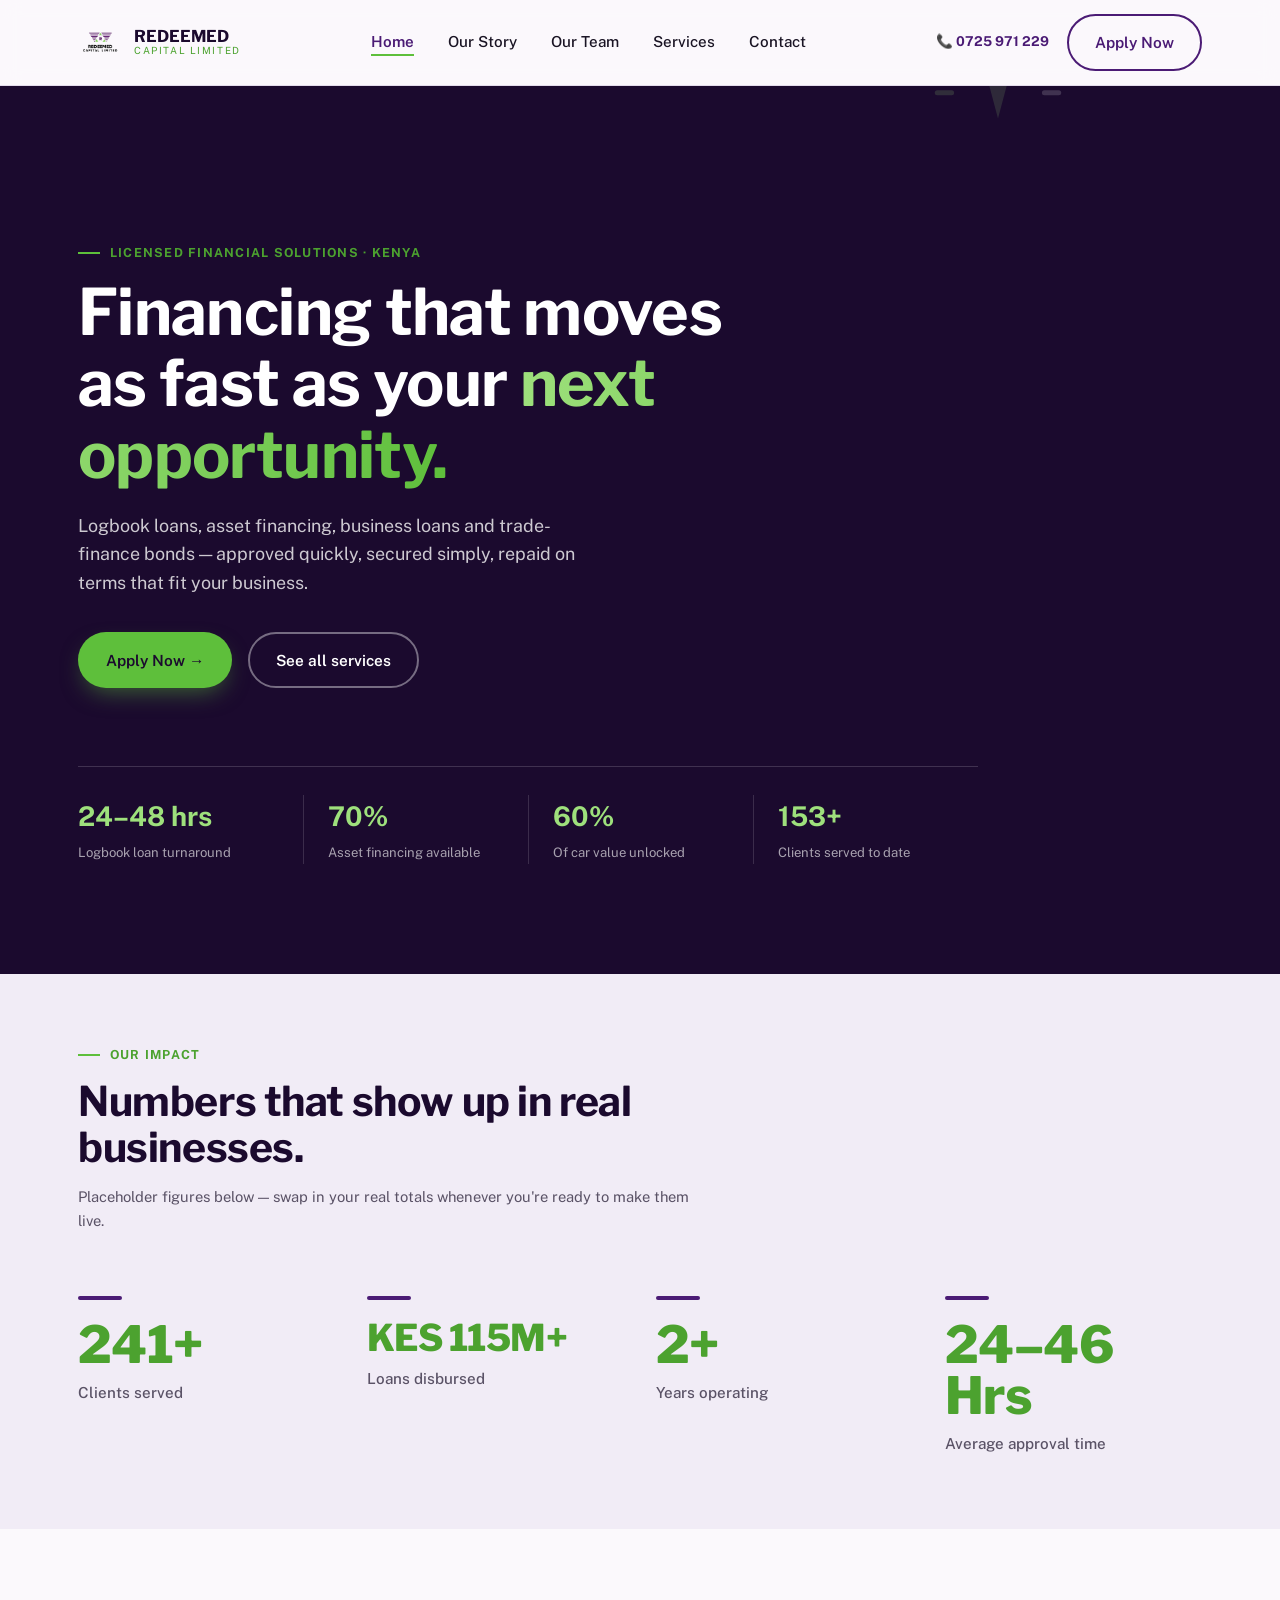
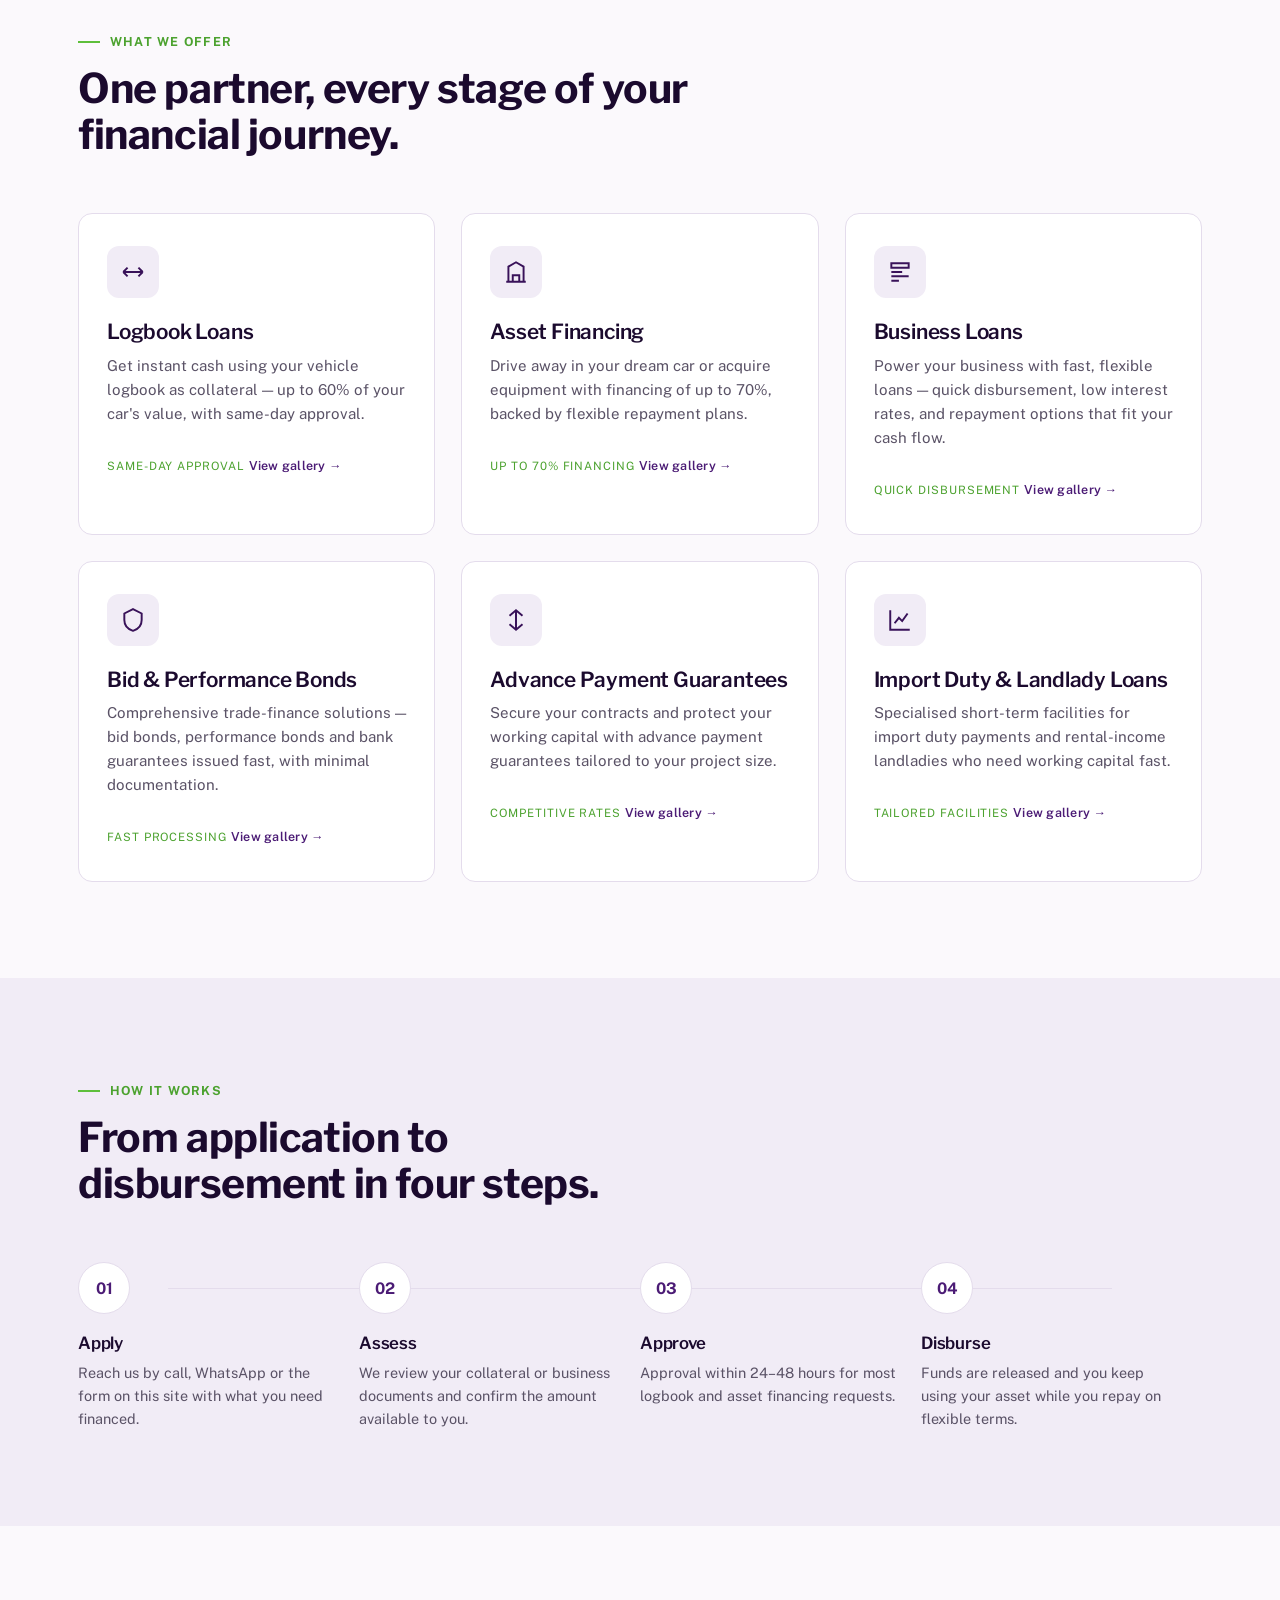
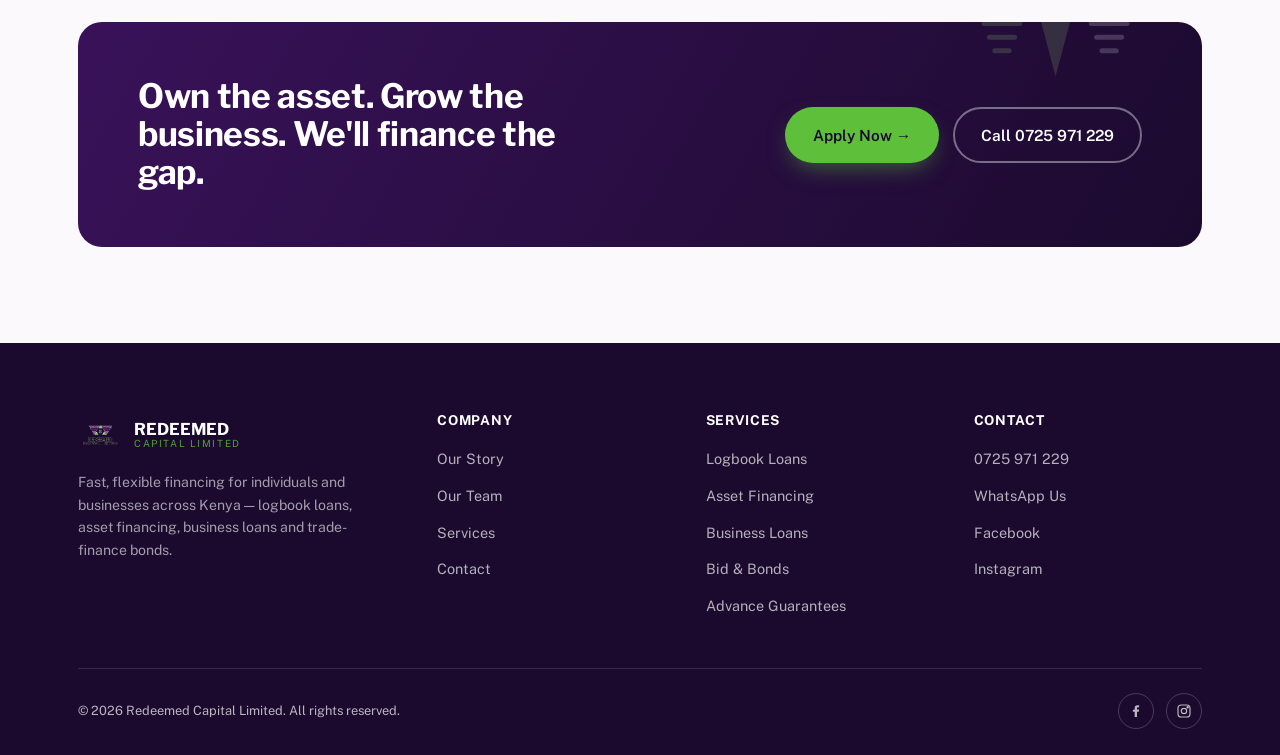
==== index.html @ 0c958208 "Update index.html" ====
<!doctype html>
<html lang="en">
<head>
<meta charset="UTF-8">
<meta name="viewport" content="width=device-width, initial-scale=1">
<title>Redeemed Capital Limited — Fast Financing, Kenya</title>
<meta name="description" content="Redeemed Capital Limited offers logbook loans, asset financing, business loans, bid & performance bonds, and advance payment guarantees across Kenya.">
<link rel="icon" href="[data-uri]">
<style>
/* ============================================
   REDEEMED CAPITAL LIMITED — Design tokens
   Palette drawn from brand mark: deep purple,
   spring green, white/paper.
   Signature motif: the logo's fanned "wing"
   stripes, reused as dividers + backdrops.
   ============================================ */

@import url('https://fonts.googleapis.com/css2?family=Libre+Franklin:wght@500;600;700;800;900&family=Public+Sans:wght@400;500;600;700&display=swap');

:root{
  --purple-950:#1B0A2E;
  --purple-800:#391259;
  --purple-700:#4B1B75;
  --purple-600:#5E2591;
  --green-600:#4CA22F;
  --green-500:#5EBF3B;
  --green-300:#9EE07C;
  --white:#FFFFFF;
  --paper:#FBF9FC;
  --paper-dim:#F1ECF6;
  --ink:#1A1424;
  --ink-soft:#5A5266;
  --line:#E4DCEC;

  --font-display:'Libre Franklin', Arial, sans-serif;
  --font-body:'Public Sans', Arial, sans-serif;
  --font-mono:'Public Sans', Arial, sans-serif;
  --ease-out-expo: cubic-bezier(0.16, 1, 0.3, 1);

  --radius:14px;
  --container:1180px;
}

*{box-sizing:border-box; margin:0; padding:0;}
html{scroll-behavior:smooth;}
body{
  font-family:var(--font-body);
  color:var(--ink);
  background:var(--paper);
  line-height:1.6;
  -webkit-font-smoothing:antialiased;
  overflow-x:hidden;
}
img{max-width:100%; display:block;}
a{color:inherit; text-decoration:none;}
ul{list-style:none;}
button{font-family:inherit; cursor:pointer;}

.wrap{
  max-width:var(--container);
  margin:0 auto;
  padding:0 28px;
}

h1,h2,h3,h4{
  font-family:var(--font-display);
  color:var(--purple-950);
  line-height:1.12;
  letter-spacing:-0.01em;
}
h1{font-size:clamp(2.4rem, 5vw, 4.1rem); font-weight:700;}
h2{font-size:clamp(1.8rem, 3.2vw, 2.6rem); font-weight:700;}
h3{font-size:1.3rem; font-weight:600;}
p{color:var(--ink-soft);}
.eyebrow{
  font-family:var(--font-mono);
  font-weight:700;
  font-size:0.78rem;
  letter-spacing:0.1em;
  text-transform:uppercase;
  color:var(--green-600);
  display:inline-flex;
  align-items:center;
  gap:10px;
  margin-bottom:14px;
}
.eyebrow::before{
  content:"";
  width:22px; height:2px;
  background:var(--green-500);
  display:inline-block;
}

/* -------- buttons -------- */
.btn{
  display:inline-flex;
  align-items:center;
  gap:10px;
  padding:14px 26px;
  border-radius:999px;
  font-weight:600;
  font-size:0.96rem;
  border:2px solid transparent;
  transition:transform .18s ease, box-shadow .18s ease, background .18s ease, color .18s ease;
}
.btn-primary{
  background:var(--green-500);
  color:var(--purple-950);
  box-shadow:0 10px 24px -8px rgba(94,191,59,.55);
}
.btn-primary:hover{transform:translateY(-2px); box-shadow:0 14px 28px -8px rgba(94,191,59,.65);}
.btn-ghost{
  background:transparent;
  border-color:rgba(255,255,255,.4);
  color:var(--white);
}
.btn-ghost:hover{background:rgba(255,255,255,.12); transform:translateY(-2px);}
.btn-ghost-dark{
  background:transparent;
  border-color:var(--purple-700);
  color:var(--purple-700);
}
.btn-ghost-dark:hover{background:var(--purple-700); color:var(--white);}

/* -------- wing motif (signature element) -------- */
.wing-svg{display:block; width:100%; height:auto;}
.wing-divider{
  width:100%;
  line-height:0;
  overflow:hidden;
}
.wing-divider svg{width:100%; height:60px; display:block;}

/* -------- header -------- */
.site-header{
  position:sticky; top:0; z-index:100;
  background:rgba(251,249,252,.86);
  backdrop-filter:blur(10px);
  border-bottom:1px solid var(--line);
}
.site-header .wrap{
  display:flex; align-items:center; justify-content:space-between;
  padding-top:14px; padding-bottom:14px;
}
.brand{display:flex; align-items:center; gap:12px;}
.brand img{height:44px; width:auto;}
.brand-name{
  font-family:var(--font-display);
  font-weight:700;
  font-size:1.02rem;
  color:var(--purple-950);
  line-height:1.1;
}
.brand-name span{
  display:block;
  font-family:var(--font-mono);
  font-size:.62rem;
  letter-spacing:.16em;
  color:var(--green-600);
  font-weight:400;
}
.main-nav ul{display:flex; gap:34px; align-items:center;}
.main-nav a{
  font-weight:500; font-size:.95rem; color:var(--ink);
  position:relative; padding:4px 0;
}
.main-nav a::after{
  content:""; position:absolute; left:0; right:0; bottom:-2px; height:2px;
  background:var(--green-500); transform:scaleX(0); transform-origin:left;
  transition:transform .2s ease;
}
.main-nav a:hover::after, .main-nav a.active::after{transform:scaleX(1);}
.main-nav a.active{color:var(--purple-700); font-weight:600;}
.header-cta{display:flex; align-items:center; gap:18px;}
.header-cta .phone{
  display:flex; align-items:center; gap:8px;
  font-family:var(--font-mono); font-size:.85rem; color:var(--purple-700); font-weight:700;
}
.nav-toggle{display:none; background:none; border:none; padding:6px;}
.nav-toggle span{display:block; width:24px; height:2px; background:var(--purple-950); margin:5px 0; transition:.2s;}

/* -------- hero -------- */
.hero{
  position:relative;
  background:var(--purple-950);
  color:var(--white);
  padding:150px 0 110px;
  overflow:hidden;
}
.hero .wing-bg{
  position:absolute; top:-10%; right:-8%; width:60%; opacity:.16; z-index:0;
}
.hero-inner{position:relative; z-index:2; max-width:680px;}
.hero h1{color:var(--white);}
.hero h1 em{
  font-style:normal;
  background:linear-gradient(92deg, var(--green-300), var(--green-500));
  -webkit-background-clip:text; background-clip:text; color:transparent;
}
.hero p.lead{
  font-size:1.12rem; color:rgba(255,255,255,.78); max-width:520px; margin:20px 0 34px;
}
.hero-actions{display:flex; gap:16px; flex-wrap:wrap;}
.hero-stats{
  position:relative; z-index:2;
  display:grid; grid-template-columns:repeat(4,1fr); gap:0;
  margin-top:78px; border-top:1px solid rgba(255,255,255,.16); padding-top:28px;
  max-width:900px;
}
.hero-stats .stat + .stat{border-left:1px solid rgba(255,255,255,.14); padding-left:24px;}
.stat b{
  font-family:var(--font-mono); font-size:1.7rem; color:var(--green-300); display:block;
}
.stat span{font-size:.82rem; color:rgba(255,255,255,.62);}

/* generic page hero (inner pages) */
.page-hero{
  background:var(--purple-950); color:var(--white);
  padding:120px 0 76px; position:relative; overflow:hidden;
}
.page-hero .wing-bg{position:absolute; top:-25%; left:-10%; width:55%; opacity:.14;}
.page-hero .wrap{position:relative; z-index:2;}
.page-hero .eyebrow{color:var(--green-300);}
.page-hero .eyebrow::before{background:var(--green-300);}
.page-hero h1{color:var(--white); max-width:680px;}
.page-hero p{color:rgba(255,255,255,.75); max-width:560px; margin-top:14px; font-size:1.05rem;}
.breadcrumb{
  font-family:var(--font-mono); font-size:.78rem; color:rgba(255,255,255,.5);
  margin-bottom:18px; text-transform:uppercase; letter-spacing:.08em;
}
.breadcrumb a{color:rgba(255,255,255,.75);}
.breadcrumb a:hover{color:var(--green-300);}

/* -------- sections -------- */
section{padding:96px 0;}
.section-tight{padding:64px 0;}
.section-head{max-width:640px; margin-bottom:56px;}
.section-head.center{margin-left:auto; margin-right:auto; text-align:center;}

.bg-dim{background:var(--paper-dim);}
.bg-dark{background:var(--purple-950); color:var(--white);}
.bg-dark h2, .bg-dark h3{color:var(--white);}
.bg-dark p{color:rgba(255,255,255,.72);}
.bg-dark .eyebrow{color:var(--green-300);}
.bg-dark .eyebrow::before{background:var(--green-300);}

/* -------- service cards -------- */
.grid-services{
  display:grid; grid-template-columns:repeat(3,1fr); gap:26px;
}
.svc-card{
  background:var(--white); border:1px solid var(--line); border-radius:var(--radius);
  padding:32px 28px; position:relative; overflow:hidden;
  transition:transform .2s ease, box-shadow .2s ease, border-color .2s ease;
}
.svc-card:hover{transform:translateY(-6px); box-shadow:0 20px 40px -18px rgba(27,10,46,.28); border-color:transparent;}
.svc-card .icon{
  width:52px; height:52px; border-radius:12px;
  background:var(--paper-dim);
  display:flex; align-items:center; justify-content:center;
  margin-bottom:22px;
}
.svc-card .icon svg{width:26px; height:26px;}
.svc-card .icon img{width:100%; height:100%; object-fit:cover; border-radius:12px;}
.svc-card h3{margin-bottom:10px;}
.svc-card p{font-size:.94rem; margin-bottom:16px;}
.svc-card .tag{
  font-family:var(--font-mono); font-size:.72rem; color:var(--green-600);
  text-transform:uppercase; letter-spacing:.08em;
}
.svc-card .stripe{
  position:absolute; top:0; left:0; width:100%; height:4px;
  background:linear-gradient(90deg, var(--purple-700), var(--green-500));
  transform:scaleX(0); transform-origin:left; transition:transform .25s ease;
}
.svc-card:hover .stripe{transform:scaleX(1);}

/* -------- process steps -------- */
.process{display:grid; grid-template-columns:repeat(4,1fr); gap:0; position:relative;}
.process::before{
  content:""; position:absolute; top:26px; left:8%; right:8%; height:1px;
  background:var(--line);
}
.p-step{position:relative; padding-right:20px;}
.p-step .num{
  width:52px; height:52px; border-radius:50%;
  background:var(--white); border:1px solid var(--line);
  display:flex; align-items:center; justify-content:center;
  font-family:var(--font-mono); font-weight:700; color:var(--purple-700);
  position:relative; z-index:2; margin-bottom:20px;
}
.p-step h3{font-size:1.05rem; margin-bottom:8px;}
.p-step p{font-size:.9rem;}

/* -------- team -------- */
.grid-team{display:grid; grid-template-columns:repeat(3,1fr); gap:30px;}
.team-card{background:var(--white); border:1px solid var(--line); border-radius:var(--radius); overflow:hidden;}
.team-photo{
  aspect-ratio:4/4.6; background:var(--paper-dim);
  display:flex; align-items:center; justify-content:center; position:relative;
}
.team-photo .placeholder-mark{
  width:74px; height:74px; opacity:.35;
}
.team-info{padding:22px 24px 26px;}
.team-info h3{margin-bottom:2px;}
.team-info .role{
  font-family:var(--font-mono); font-size:.76rem; color:var(--green-600);
  text-transform:uppercase; letter-spacing:.06em; margin-bottom:12px; display:block;
}
.team-info p{font-size:.88rem;}
.team-note{
  margin-top:40px; padding:22px 26px; border-radius:var(--radius);
  background:var(--paper-dim); border:1px dashed var(--line);
  font-size:.88rem; color:var(--ink-soft);
}

/* -------- values / story blocks -------- */
.story-split{display:grid; grid-template-columns:1fr 1fr; gap:64px; align-items:center;}
.story-split .art{
  background:var(--purple-950); border-radius:20px; aspect-ratio:1/1;
  position:relative; overflow:hidden; display:flex; align-items:center; justify-content:center;
}
.story-split .art .wing-svg{width:70%; opacity:.5;}
.values-grid{display:grid; grid-template-columns:repeat(2,1fr); gap:22px; margin-top:8px;}
.value-item{padding:26px; border-left:3px solid var(--green-500); background:var(--white); border-radius:0 var(--radius) var(--radius) 0;}
.value-item h3{font-size:1.05rem; margin-bottom:6px;}
.value-item p{font-size:.9rem;}

.timeline{position:relative; margin-top:20px;}
.timeline::before{content:""; position:absolute; left:9px; top:6px; bottom:6px; width:2px; background:var(--line);}
.t-item{position:relative; padding-left:42px; margin-bottom:34px;}
.t-item::before{
  content:""; position:absolute; left:0; top:2px; width:20px; height:20px; border-radius:50%;
  background:var(--white); border:3px solid var(--green-500);
}
.t-item .yr{font-family:var(--font-mono); color:var(--purple-700); font-weight:700; font-size:.85rem; display:block; margin-bottom:4px;}
.t-item h3{font-size:1.05rem; margin-bottom:6px;}
.t-item p{font-size:.9rem;}

/* -------- contact -------- */
.contact-grid{display:grid; grid-template-columns:1fr 1fr; gap:60px;}
.contact-list{margin-top:28px; display:flex; flex-direction:column; gap:20px;}
.contact-list .row{display:flex; gap:16px; align-items:flex-start;}
.contact-list .ic{
  width:44px; height:44px; border-radius:10px; background:var(--paper-dim);
  display:flex; align-items:center; justify-content:center; flex-shrink:0;
}
.contact-list .ic svg{width:20px; height:20px;}
.contact-list b{display:block; font-family:var(--font-display); font-size:.98rem; color:var(--purple-950);}
.contact-list span{font-size:.9rem; color:var(--ink-soft);}

.form-card{background:var(--white); border:1px solid var(--line); border-radius:var(--radius); padding:36px;}
.field{margin-bottom:18px;}
.field label{display:block; font-size:.82rem; font-weight:600; margin-bottom:7px; color:var(--purple-950);}
.field input, .field select, .field textarea{
  width:100%; padding:12px 14px; border-radius:9px; border:1px solid var(--line);
  font-family:var(--font-body); font-size:.94rem; background:var(--paper); color:var(--ink);
}
.field input:focus, .field select:focus, .field textarea:focus{
  outline:2px solid var(--green-500); outline-offset:1px; border-color:var(--green-500);
}
.field-row{display:grid; grid-template-columns:1fr 1fr; gap:16px;}

/* -------- CTA band -------- */
.cta-band{
  background:linear-gradient(120deg, var(--purple-800), var(--purple-950));
  color:var(--white); border-radius:24px; padding:56px 60px;
  display:flex; align-items:center; justify-content:space-between; gap:30px; flex-wrap:wrap;
  position:relative; overflow:hidden;
}
.cta-band .wing-bg{position:absolute; right:-6%; top:-30%; width:38%; opacity:.18;}
.cta-band h2{color:var(--white); font-size:clamp(1.5rem,3vw,2.1rem); max-width:480px; position:relative; z-index:2;}
.cta-band .actions{display:flex; gap:14px; position:relative; z-index:2; flex-wrap:wrap;}

/* -------- footer -------- */
.site-footer{background:var(--purple-950); color:rgba(255,255,255,.7); padding:70px 0 26px;}
.footer-grid{display:grid; grid-template-columns:1.4fr 1fr 1fr 1fr; gap:40px; padding-bottom:50px; border-bottom:1px solid rgba(255,255,255,.12);}
.footer-brand .brand{margin-bottom:14px;}
.footer-brand .brand-name{color:var(--white);}
.footer-brand p{font-size:.88rem; max-width:280px; color:rgba(255,255,255,.6);}
.footer-col h4{color:var(--white); font-size:.85rem; letter-spacing:.05em; text-transform:uppercase; margin-bottom:18px; font-family:var(--font-mono); font-weight:700;}
.footer-col ul{display:flex; flex-direction:column; gap:11px;}
.footer-col a{font-size:.9rem; color:rgba(255,255,255,.68); transition:color .15s;}
.footer-col a:hover{color:var(--green-300);}
.footer-bottom{display:flex; justify-content:space-between; align-items:center; padding-top:24px; font-size:.8rem; flex-wrap:wrap; gap:12px;}
.footer-social{display:flex; gap:12px;}
.footer-social a{
  width:36px; height:36px; border-radius:50%; border:1px solid rgba(255,255,255,.2);
  display:flex; align-items:center; justify-content:center;
}
.footer-social a:hover{background:var(--green-500); border-color:var(--green-500); color:var(--purple-950);}
.footer-social svg{width:16px; height:16px;}

/* -------- reveal on scroll -------- */
.reveal{opacity:0; transform:translateY(24px); transition:opacity .8s var(--ease-out-expo), transform .8s var(--ease-out-expo);}
.reveal.is-visible{opacity:1; transform:translateY(0);}

/* staggered entrance for grid/row children */
.grid-services .reveal:nth-child(1),.process .reveal:nth-child(1),.values-grid .reveal:nth-child(1),.grid-team .reveal:nth-child(1),.impact-stats .reveal:nth-child(1){transition-delay:0s;}
.grid-services .reveal:nth-child(2),.process .reveal:nth-child(2),.values-grid .reveal:nth-child(2),.grid-team .reveal:nth-child(2),.impact-stats .reveal:nth-child(2){transition-delay:.1s;}
.grid-services .reveal:nth-child(3),.process .reveal:nth-child(3),.values-grid .reveal:nth-child(3),.grid-team .reveal:nth-child(3),.impact-stats .reveal:nth-child(3){transition-delay:.2s;}
.grid-services .reveal:nth-child(4),.process .reveal:nth-child(4),.values-grid .reveal:nth-child(4),.impact-stats .reveal:nth-child(4){transition-delay:.3s;}
.grid-services .reveal:nth-child(5){transition-delay:.4s;}
.grid-services .reveal:nth-child(6){transition-delay:.5s;}
.timeline .reveal:nth-child(1){transition-delay:0s;}
.timeline .reveal:nth-child(2){transition-delay:.12s;}
.timeline .reveal:nth-child(3){transition-delay:.24s;}

/* subtle continuous motion on the wing motif so pages never feel static */
.hero .wing-bg, .page-hero .wing-bg{animation:wingFloat 7s ease-in-out infinite;}
@keyframes wingFloat{
  0%, 100%{transform:translateY(0) rotate(0deg);}
  50%{transform:translateY(-14px) rotate(1.5deg);}
}

/* underline sweep on nav links, refined easing */
.main-nav a::after{transition:transform .3s var(--ease-out-expo);}

/* smoother card + button motion */
.svc-card{transition:transform .45s var(--ease-out-expo), box-shadow .45s var(--ease-out-expo), border-color .3s ease;}
.btn{transition:transform .3s var(--ease-out-expo), box-shadow .3s var(--ease-out-expo), background .3s ease, color .3s ease;}
.team-card{transition:transform .4s var(--ease-out-expo), box-shadow .4s var(--ease-out-expo);}
.team-card:hover{transform:translateY(-6px); box-shadow:0 20px 40px -18px rgba(27,10,46,.22);}

/* -------- impact stats section -------- */
.impact-stats{display:grid; grid-template-columns:repeat(4,1fr); gap:32px; margin-top:10px;}
.impact-stat{padding:8px 0;}
.impact-stat .num{
  font-family:var(--font-display); font-weight:800; color:var(--green-600);
  font-size:clamp(2.4rem, 4vw, 3.4rem); line-height:1; letter-spacing:-0.01em;
  display:flex; align-items:baseline; gap:2px;
}
.impact-stat .num .unit{font-size:0.5em; font-weight:700;}
.impact-stat p{margin-top:10px; font-size:.95rem; font-weight:500; color:var(--ink-soft);}
.impact-stat .bar{width:44px; height:4px; background:var(--purple-700); border-radius:4px; margin-bottom:20px;}
@media (max-width: 760px){
  .impact-stats{grid-template-columns:1fr 1fr; row-gap:36px;}
}

/* -------- responsive -------- */
@media (max-width: 980px){
  .grid-services{grid-template-columns:repeat(2,1fr);}
  .process{grid-template-columns:repeat(2,1fr); row-gap:36px;}
  .process::before{display:none;}
  .story-split{grid-template-columns:1fr;}
  .contact-grid{grid-template-columns:1fr;}
  .footer-grid{grid-template-columns:1fr 1fr;}
  .grid-team{grid-template-columns:repeat(2,1fr);}
}
@media (max-width: 760px){
  .main-nav{display:none;}
  .header-cta .phone{display:none;}
  .nav-toggle{display:block;}
  .main-nav.open{
    display:block; position:absolute; top:100%; left:0; right:0;
    background:var(--white); border-bottom:1px solid var(--line);
    padding:10px 28px 22px; box-shadow:0 16px 30px -14px rgba(27,10,46,.2);
  }
  .main-nav.open ul{flex-direction:column; align-items:flex-start; gap:6px;}
  .main-nav.open a{display:block; padding:10px 0; width:100%;}
  .hero{padding:120px 0 80px;}
  .hero-stats{grid-template-columns:repeat(2,1fr); row-gap:24px;}
  .hero-stats .stat:nth-child(3){border-left:none;}
  .grid-services{grid-template-columns:1fr;}
  .values-grid{grid-template-columns:1fr;}
  .field-row{grid-template-columns:1fr;}
  .cta-band{flex-direction:column; align-items:flex-start; padding:40px 30px;}
  .footer-grid{grid-template-columns:1fr 1fr;}
  .grid-team{grid-template-columns:1fr;}
}



  .svc-detail{display:grid; grid-template-columns:1fr 1fr; gap:56px; align-items:center; padding:70px 0; border-bottom:1px solid var(--line);}
  .svc-detail:last-child{border-bottom:none;}
  .svc-detail.reverse{direction:rtl;}
  .svc-detail.reverse > *{direction:ltr;}
  .svc-visual{background:var(--purple-950); border-radius:20px; aspect-ratio:1/0.85; display:flex; align-items:center; justify-content:center; position:relative; overflow:hidden;}
  .svc-visual svg{width:34%; opacity:.9;}
  .svc-points{margin-top:20px; display:flex; flex-direction:column; gap:12px;}
  .svc-points li{display:flex; gap:10px; align-items:flex-start; font-size:.95rem; color:var(--ink-soft);}
  .svc-points li::before{content:"✓"; color:var(--green-600); font-weight:700; flex-shrink:0;}

/* -------- image placeholder slots (swap for real <img> when ready) -------- */
.img-slot{
  background:var(--paper-dim);
  border:1.5px dashed #C9BEDA;
  border-radius:16px;
  display:flex; flex-direction:column; align-items:center; justify-content:center;
  gap:10px; text-align:center; padding:20px;
  color:var(--ink-soft);
}
.img-slot svg{width:28px; height:28px; color:var(--purple-600); opacity:.6;}
.img-slot span{font-family:var(--font-mono); font-size:.7rem; letter-spacing:.02em; line-height:1.45; max-width:220px;}
.img-slot span b{display:block; color:var(--purple-800); font-family:var(--font-body); font-weight:700; font-size:.82rem; margin-bottom:3px;}

/* -------- service gallery pages -------- */
.svc-card .view-gallery{
  display:inline-flex; align-items:center; gap:6px;
  margin-top:14px; font-family:var(--font-mono); font-size:.78rem; font-weight:600;
  letter-spacing:.02em; color:var(--purple-700); text-decoration:none;
  border-bottom:1.5px solid transparent; transition:border-color .2s ease, gap .2s ease;
}
.svc-card .view-gallery:hover{border-color:var(--purple-700); gap:9px;}

.gallery-hero-shot{width:100%; aspect-ratio:21/8; margin-top:44px;}
.gallery-hero-shot span{max-width:340px;}

.gallery-split{display:grid; grid-template-columns:1fr 1fr; gap:56px; align-items:center; padding:64px 0; border-bottom:1px solid var(--line);}
.gallery-split:last-child{border-bottom:none;}
.gallery-split.reverse{direction:rtl;}
.gallery-split.reverse > *{direction:ltr;}
.gallery-split .img-slot{aspect-ratio:1/0.95;}

.gallery-photogrid{
  display:grid; grid-template-columns:repeat(3,1fr); grid-auto-rows:150px; gap:18px; margin-top:8px;
}
.gallery-photogrid .img-slot.big{grid-column:span 2; grid-row:span 2;}
.gallery-photogrid .img-slot.tall{grid-row:span 2;}

@media (max-width:820px){
  .gallery-split{grid-template-columns:1fr; gap:28px; padding:44px 0;}
  .gallery-split.reverse{direction:ltr;}
  .gallery-photogrid{grid-template-columns:repeat(2,1fr); grid-auto-rows:130px;}
  .gallery-photogrid .img-slot.big{grid-column:span 2; grid-row:span 1; aspect-ratio:16/9; height:auto;}
}


.page-section{display:none;}
.page-section.active{display:block;}

</style>
</head>
<body>

<svg width="0" height="0" style="position:absolute; overflow:hidden;">
  <symbol id="wing-motif-symbol" viewBox="0 0 600 420">
    
  <g fill="none" stroke="#9EE07C" stroke-width="14" stroke-linecap="round">
    <path d="M40 40 H260" />
    <path d="M55 78 H245" />
    <path d="M70 116 H230" />
    <path d="M85 154 H215" />
    <path d="M100 192 H200" />
    <path d="M115 230 H185" />
    <path d="M130 268 H170" />
  </g>
  <g fill="none" stroke="#FFFFFF" stroke-width="14" stroke-linecap="round">
    <path d="M340 40 H560" />
    <path d="M355 78 H545" />
    <path d="M370 116 H530" />
    <path d="M385 154 H515" />
    <path d="M400 192 H500" />
    <path d="M415 230 H485" />
    <path d="M430 268 H470" />
  </g>
  <path d="M300 40 L340 190 L300 340 L260 190 Z" fill="#9EE07C" opacity="0.9" />

  </symbol>
  <symbol id="img-slot-icon" viewBox="0 0 24 24">
    <path fill="none" stroke="currentColor" stroke-width="1.5" d="M3 6.5A1.5 1.5 0 0 1 4.5 5h2.1a1 1 0 0 0 .83-.45L8.2 3.2A1 1 0 0 1 9.03 2.7h5.94a1 1 0 0 1 .83.45l.77 1.35a1 1 0 0 0 .83.5h2.1A1.5 1.5 0 0 1 21 6.5v12A1.5 1.5 0 0 1 19.5 20h-15A1.5 1.5 0 0 1 3 18.5v-12z"/>
    <circle cx="12" cy="13" r="3.6" fill="none" stroke="currentColor" stroke-width="1.5"/>
  </symbol>
</svg>

<header class="site-header">
  <div class="wrap">
    <a href="#home" class="brand" data-page-link="home">
      <img src="[data-uri]" alt="Redeemed Capital Limited logo">
      <span class="brand-name">REDEEMED<span>CAPITAL LIMITED</span></span>
    </a>
    <nav class="main-nav">
      <ul>
        <li><a href="#home" data-page-link="home">Home</a></li>
        <li><a href="#story" data-page-link="story">Our Story</a></li>
        <li><a href="#team" data-page-link="team">Our Team</a></li>
        <li><a href="#services" data-page-link="services">Services</a></li>
        <li><a href="#contact" data-page-link="contact">Contact</a></li>
      </ul>
    </nav>
    <div class="header-cta">
      <span class="phone">📞 0725 971 229</span>
      <a href="#contact" data-page-link="contact" class="btn btn-ghost-dark">Apply Now</a>
    </div>
    <button class="nav-toggle" aria-label="Menu"><span></span><span></span><span></span></button>
  </div>
</header>


<div id="page-home" class="page-section active" data-page="home">
<section class="hero">
  <svg class="wing-bg"><use href="#wing-motif-symbol"></use></svg>
  <div class="wrap">
    <div class="hero-inner">
      <p class="eyebrow">Licensed financial solutions · Kenya</p>
      <h1>Financing that moves as fast as your <em>next opportunity.</em></h1>
      <p class="lead">Logbook loans, asset financing, business loans and trade-finance bonds — approved quickly, secured simply, repaid on terms that fit your business.</p>
      <div class="hero-actions">
        <a href="#contact" data-page-link="contact" class="btn btn-primary">Apply Now →</a>
        <a href="#services" data-page-link="services" class="btn btn-ghost">See all services</a>
      </div>
    </div>
    <div class="hero-stats">
      <div class="stat"><b>24–48 hrs</b><span>Logbook loan turnaround</span></div>
      <div class="stat"><b>70%</b><span>Asset financing available</span></div>
      <div class="stat"><b>60%</b><span>Of car value unlocked</span></div>
      <div class="stat"><b>153+</b><span>Clients served to date</span></div>
    </div>
  </div>
</section>

<section class="section-tight bg-dim">
  <div class="wrap">
    <div class="section-head">
      <p class="eyebrow">Our impact</p>
      <h2>Numbers that show up in real businesses.</h2>
      <p style="margin-top:14px; font-size:.92rem; color:var(--ink-soft);">Placeholder figures below — swap in your real totals whenever you're ready to make them live.</p>
    </div>
    <div class="impact-stats">
      <div class="impact-stat reveal">
        <div class="bar"></div>
        <div class="num"><span class="count" data-target="250" data-suffix="+">0</span></div>
        <p>Clients served</p>
      </div>
      <div class="impact-stat reveal">
        <div class="bar"></div>
        <div class="num"><span class="count" data-target="120" data-prefix="KES " data-suffix="M+" style="font-size:0.72em;">0</span></div>
        <p>Loans disbursed</p>
      </div>
      <div class="impact-stat reveal">
        <div class="bar"></div>
        <div class="num"><span class="count" data-target="3" data-suffix="+">0</span></div>
        <p>Years operating</p>
      </div>
      <div class="impact-stat reveal">
        <div class="bar"></div>
        <div class="num"><span class="count" data-target="48" data-prefix="24–" data-suffix=" Hrs">0</span></div>
        <p>Average approval time</p>
      </div>
    </div>
  </div>
</section>

<section>
  <div class="wrap">
    <div class="section-head">
      <p class="eyebrow">What we offer</p>
      <h2>One partner, every stage of your financial journey.</h2>
    </div>
    <div class="grid-services">

      <div class="svc-card reveal">
        <div class="stripe"></div>
        <div class="icon">
          <svg viewBox="0 0 24 24" fill="none" stroke="#391259" stroke-width="1.8"><path d="M3 12h18M3 12l4-4M3 12l4 4M21 12l-4-4M21 12l-4 4"/></svg>
        </div>
        <h3>Logbook Loans</h3>
        <p>Get instant cash using your vehicle logbook as collateral — up to 60% of your car's value, with same-day approval.</p>
        <span class="tag">Same-day approval</span>
        <a href="#gallery-logbook" data-page-link="gallery-logbook" class="view-gallery">View gallery →</a>
      </div>

      <div class="svc-card reveal">
        <div class="stripe"></div>
        <div class="icon">
          <svg viewBox="0 0 24 24" fill="none" stroke="#391259" stroke-width="1.8"><path d="M3 21h18M5 21V7l7-4 7 4v14M9 21v-6h6v6"/></svg>
        </div>
        <h3>Asset Financing</h3>
        <p>Drive away in your dream car or acquire equipment with financing of up to 70%, backed by flexible repayment plans.</p>
        <span class="tag">Up to 70% financing</span>
        <a href="#gallery-asset" data-page-link="gallery-asset" class="view-gallery">View gallery →</a>
      </div>

      <div class="svc-card reveal">
        <div class="stripe"></div>
        <div class="icon">
          <svg viewBox="0 0 24 24" fill="none" stroke="#391259" stroke-width="1.8"><path d="M4 4h16v4H4zM4 12h10M4 16h16M4 20h7"/></svg>
        </div>
        <h3>Business Loans</h3>
        <p>Power your business with fast, flexible loans — quick disbursement, low interest rates, and repayment options that fit your cash flow.</p>
        <span class="tag">Quick disbursement</span>
        <a href="#gallery-business" data-page-link="gallery-business" class="view-gallery">View gallery →</a>
      </div>

      <div class="svc-card reveal">
        <div class="stripe"></div>
        <div class="icon">
          <svg viewBox="0 0 24 24" fill="none" stroke="#391259" stroke-width="1.8"><path d="M12 2l8 4v6c0 5-3.4 8.6-8 10-4.6-1.4-8-5-8-10V6l8-4z"/></svg>
        </div>
        <h3>Bid &amp; Performance Bonds</h3>
        <p>Comprehensive trade-finance solutions — bid bonds, performance bonds and bank guarantees issued fast, with minimal documentation.</p>
        <span class="tag">Fast processing</span>
        <a href="#gallery-bonds" data-page-link="gallery-bonds" class="view-gallery">View gallery →</a>
      </div>

      <div class="svc-card reveal">
        <div class="stripe"></div>
        <div class="icon">
          <svg viewBox="0 0 24 24" fill="none" stroke="#391259" stroke-width="1.8"><path d="M12 3v18M6 8l6-5 6 5M6 16l6 5 6-5"/></svg>
        </div>
        <h3>Advance Payment Guarantees</h3>
        <p>Secure your contracts and protect your working capital with advance payment guarantees tailored to your project size.</p>
        <span class="tag">Competitive rates</span>
        <a href="#gallery-advance" data-page-link="gallery-advance" class="view-gallery">View gallery →</a>
      </div>

      <div class="svc-card reveal">
        <div class="stripe"></div>
        <div class="icon">
          <svg viewBox="0 0 24 24" fill="none" stroke="#391259" stroke-width="1.8"><path d="M3 3v18h18M7 15l4-5 3 3 5-7"/></svg>
        </div>
        <h3>Import Duty &amp; Landlady Loans</h3>
        <p>Specialised short-term facilities for import duty payments and rental-income landladies who need working capital fast.</p>
        <span class="tag">Tailored facilities</span>
        <a href="#gallery-import" data-page-link="gallery-import" class="view-gallery">View gallery →</a>
      </div>

    </div>
  </div>
</section>

<section class="bg-dim">
  <div class="wrap">
    <div class="section-head">
      <p class="eyebrow">How it works</p>
      <h2>From application to disbursement in four steps.</h2>
    </div>
    <div class="process">
      <div class="p-step reveal">
        <div class="num">01</div>
        <h3>Apply</h3>
        <p>Reach us by call, WhatsApp or the form on this site with what you need financed.</p>
      </div>
      <div class="p-step reveal">
        <div class="num">02</div>
        <h3>Assess</h3>
        <p>We review your collateral or business documents and confirm the amount available to you.</p>
      </div>
      <div class="p-step reveal">
        <div class="num">03</div>
        <h3>Approve</h3>
        <p>Approval within 24–48 hours for most logbook and asset financing requests.</p>
      </div>
      <div class="p-step reveal">
        <div class="num">04</div>
        <h3>Disburse</h3>
        <p>Funds are released and you keep using your asset while you repay on flexible terms.</p>
      </div>
    </div>
  </div>
</section>

<section>
  <div class="wrap">
    <div class="cta-band reveal">
      <svg class="wing-bg"><use href="#wing-motif-symbol"></use></svg>
      <h2>Own the asset. Grow the business. We'll finance the gap.</h2>
      <div class="actions">
        <a href="#contact" data-page-link="contact" class="btn btn-primary">Apply Now →</a>
        <a href="tel:+254725971229" class="btn btn-ghost">Call 0725 971 229</a>
      </div>
    </div>
  </div>
</section>
</div>

<div id="page-story" class="page-section" data-page="story">
<section class="page-hero">
  <svg class="wing-bg"><use href="#wing-motif-symbol"></use></svg>
  <div class="wrap">
    <p class="breadcrumb"><a href="#home" data-page-link="home">Home</a> / Our Story</p>
    <p class="eyebrow"></p>
    <h1>Financing built on trust, speed and second chances.</h1>
    <p>Redeemed Capital Limited exists to put working capital in the hands of the people who move Kenya's economy forward — vehicle owners, contractors, traders and landladies who need a financing partner that moves as fast as they do.</p>
  </div>
</section>

<section>
  <div class="wrap">
    <div class="story-split">
      <div class="reveal">
        <p class="eyebrow">Our story</p>
        <h2>our founding story.</h2>
        <p style="margin-top:18px;">
Redeemed Capital Limited is a proudly Kenyan financial services company committed to making access to responsible credit simpler, more transparent, and more dignified.
Built on the belief that everyone deserves access to finance with dignity, we provide responsible credit solutions designed around the real needs of individuals, entrepreneurs, car owners, and businesses.
Our approach is guided by five principles: ethical finance, transparency, responsibility, trust, and customer dignity. We believe financial services should empower people—not place them under unnecessary financial pressure.
Our Commitment to Responsible Finance
At Redeemed Capital, we put responsible lending at the heart of everything we do. We are committed to clear communication, fair treatment of customers, transparent pricing, responsible credit assessment, and sustainable lending practices.
We continuously strive to operate in line with applicable regulatory requirements and industry best practices, while building a culture of accountability and integrity.
Our Industry Standing.</p>
        <p style="margin-top:14px;">Redeemed Capital is a member of the Association of Microfinance Institutions (AMFI) and is committed to the principles and professional standards of the microfinance industry.
We are also a certified Blue Company, reflecting our commitment to ethical and responsible business practices.
As a financial services provider operating within Kenya's regulatory environment, we are committed to compliance with the requirements and standards applicable to our business, including those of the Central Bank of Kenya (CBK).
Our Promise
Pay with dignity.
We believe finance should be built on trust. That means being honest about the cost of credit, transparent about our terms, responsible in our lending decisions, and respectful of every customer we serve.
At Redeemed Capital, we are not simply providing credit. We are building a more responsible, transparent, and inclusive financial future—one customer at a time.</p>
      </div>
      <div class="art reveal">
        <svg class="wing-svg"><use href="#wing-motif-symbol"></use></svg>
      </div>
    </div>
  </div>
</section>

<section class="bg-dim">
  <div class="wrap">
    <div class="section-head">
      <p class="eyebrow">What drives us</p>
      <h2>The values behind every approval.</h2>
    </div>
    <div class="values-grid">
      <div class="value-item reveal">
        <h3>Speed without shortcuts</h3>
        <p>We approve fast — 24 to 48 hours on most logbook and asset financing requests — without compromising on responsible lending checks.</p>
      </div>
      <div class="value-item reveal">
        <h3>Collateral, not character judgement</h3>
        <p>We lend against what you already own — your vehicle, your contract, your business cash flow — not against paperwork you don't have.</p>
      </div>
      <div class="value-item reveal">
        <h3>Transparent terms</h3>
        <p>Interest rates, repayment schedules and fees are laid out clearly before you sign — no surprises mid-loan.</p>
      </div>
      <div class="value-item reveal">
        <h3>Built for Kenyan business</h3>
        <p>From contractors needing bid bonds to landladies needing rent-cycle bridging, our products are shaped around real, local cash-flow patterns.</p>
      </div>
    </div>
  </div>
</section>

<section>
  <div class="wrap">
    <div class="section-head">
      <p class="eyebrow">Milestones</p>
      <h2>Placeholder timeline — update with real dates.</h2>
    </div>
    <div class="timeline">
      <div class="t-item reveal">
        <span class="yr">Year</span>
        <h3>Company founded</h3>
        <p>Replace with the actual year and founding detail — e.g. registration, first branch, or first product launched.</p>
      </div>
      <div class="t-item reveal">
        <span class="yr">Year</span>
        <h3>Asset financing &amp; logbook loans launched</h3>
        <p>Replace with the milestone that describes when these core products went live.</p>
      </div>
      <div class="t-item reveal">
        <span class="yr">Today</span>
        <h3>Serving clients across Kenya</h3>
        <p>Update with current reach — counties served, client numbers, or partner dealerships (e.g. Budget Rides Limited).</p>
      </div>
    </div>
  </div>
</section>

<section>
  <div class="wrap">
    <div class="cta-band reveal">
      <svg class="wing-bg"><use href="#wing-motif-symbol"></use></svg>
      <h2>Want to know more before you apply?</h2>
      <div class="actions">
        <a href="#team" data-page-link="team" class="btn btn-ghost">Meet the team</a>
        <a href="#contact" data-page-link="contact" class="btn btn-primary">Get in touch →</a>
      </div>
    </div>
  </div>
</section>
</div>

<div id="page-team" class="page-section" data-page="team">
<section class="page-hero">
  <svg class="wing-bg"><use href="#wing-motif-symbol"></use></svg>
  <div class="wrap">
    <p class="breadcrumb"><a href="#home" data-page-link="home">Home</a> / Our Team</p>
    <p class="eyebrow">The people behind the approvals</p>
    <h1>A small team, close to every client.</h1>
    <p>Every application is reviewed by people who know Kenyan vehicle finance, trade bonds and business lending — not a call centre script.</p>
  </div>
</section>

<section>
  <div class="wrap">
    <div class="grid-team">

      <div class="team-card reveal">
        <div class="team-photo">
          <svg class="placeholder-mark" viewBox="0 0 24 24" fill="none" stroke="#391259" stroke-width="1.4"><circle cx="12" cy="8" r="4"/><path d="M4 21c0-4.4 3.6-7 8-7s8 2.6 8 7"/></svg>
        </div>
        <div class="team-info">
          <h3>Full Name</h3>
          <span class="role">Director / Title</span>
          <p>Photo and bio placeholder — add a short line on their role and background in asset finance or lending.</p>
        </div>
      </div>

      <div class="team-card reveal">
        <div class="team-photo">
          <svg class="placeholder-mark" viewBox="0 0 24 24" fill="none" stroke="#391259" stroke-width="1.4"><circle cx="12" cy="8" r="4"/><path d="M4 21c0-4.4 3.6-7 8-7s8 2.6 8 7"/></svg>
        </div>
        <div class="team-info">
          <h3>Full Name</h3>
          <span class="role">Operations / Title</span>
          <p>Photo and bio placeholder — add a short line on their role, e.g. handling logbook loan processing and client onboarding.</p>
        </div>
      </div>

      <div class="team-card reveal">
        <div class="team-photo">
          <svg class="placeholder-mark" viewBox="0 0 24 24" fill="none" stroke="#391259" stroke-width="1.4"><circle cx="12" cy="8" r="4"/><path d="M4 21c0-4.4 3.6-7 8-7s8 2.6 8 7"/></svg>
        </div>
        <div class="team-info">
          <h3>Full Name</h3>
          <span class="role">Client Relations / Title</span>
          <p>Photo and bio placeholder — add a short line on their role, e.g. first point of contact on WhatsApp and calls.</p>
        </div>
      </div>

    </div>

    <div class="team-note reveal">
      This page is set up with three placeholder profiles. Send over real names, titles, short bios and headshots (or we can arrange a simple photo shoot) and this section will be updated with your actual team.
    </div>
  </div>
</section>

<section class="bg-dim">
  <div class="wrap">
    <div class="cta-band reveal">
      <svg class="wing-bg"><use href="#wing-motif-symbol"></use></svg>
      <h2>Ready to talk to someone on the team?</h2>
      <div class="actions">
        <a href="tel:+254725971229" class="btn btn-ghost">Call 0725 971 229</a>
        <a href="#contact" data-page-link="contact" class="btn btn-primary">Contact us →</a>
      </div>
    </div>
  </div>
</section>
</div>

<div id="page-services" class="page-section" data-page="services">
<section class="page-hero">
  <svg class="wing-bg"><use href="#wing-motif-symbol"></use></svg>
  <div class="wrap">
    <p class="breadcrumb"><a href="#home" data-page-link="home">Home</a> / Services</p>
    <p class="eyebrow">Our full range</p>
    <h1>Financing products built around what you already own.</h1>
    <p>From a single vehicle logbook to a full trade-finance bond package — here's how each product works.</p>
  </div>
</section>

<section class="section-tight">
  <div class="wrap">

    <div id="logbook" class="svc-detail reveal">
      <div>
        <p class="eyebrow">Quick &amp; affordable</p>
        <h2>Logbook Loans</h2>
        <p style="margin-top:14px;">Get instant cash using your vehicle logbook as collateral, while you keep driving your car. Designed for individuals and business owners who need cash fast without selling an asset.</p>
        <ul class="svc-points">
          <li>Loans up to 60% of your car's value</li>
          <li>Same-day approval</li>
          <li>Flexible repayment terms</li>
        </ul>
        <a href="#contact" data-page-link="contact" class="btn btn-primary" style="margin-top:26px;">Apply for a logbook loan →</a>
        <a href="#gallery-logbook" data-page-link="gallery-logbook" class="view-gallery" style="display:block; margin-top:16px;">View gallery →</a>
      </div>
      <div class="svc-visual">
        <img src="images/asset cover.jpg" alt="Document Icon" class="svc-visual">
      </div>
    </div>

    <div id="asset" class="svc-detail reverse reveal">
      <div>
        <p class="eyebrow">Drive away today</p>
        <h2>Asset Financing</h2>
        <p style="margin-top:14px;">Instant financing using your vehicle — or the one you're buying — as collateral. Get up to 70% asset financing with competitive rates and a fast, easy loan process.</p>
        <ul class="svc-points">
          <li>Up to 70% asset financing</li>
          <li>Low interest rates</li>
          <li>Quick &amp; easy loan approval</li>
          <li>Flexible repayment plans</li>
        </ul>
        <a href="#contact" data-page-link="contact" class="btn btn-primary" style="margin-top:26px;">Apply for asset financing →</a>
        <a href="#gallery-asset" data-page-link="gallery-asset" class="view-gallery" style="display:block; margin-top:16px;">View gallery →</a>
      </div>
      <div class="svc-visual">
        <svg viewBox="0 0 24 24" fill="none" stroke="#9EE07C" stroke-width="1.4"><path d="M3 13l2-6h14l2 6M5 13h14v5H5z"/><circle cx="8" cy="18" r="1.6"/><circle cx="16" cy="18" r="1.6"/></svg>
      </div>
    </div>

    <div id="business" class="svc-detail reveal">
      <div>
        <p class="eyebrow">Power your business</p>
        <h2>Business Loans</h2>
        <p style="margin-top:14px;">Fast and flexible business loans to cover stock, expansion or working-capital gaps — sized to your business, not a generic bracket.</p>
        <ul class="svc-points">
          <li>Quick disbursement</li>
          <li>Low interest rates</li>
          <li>Flexible repayment options</li>
        </ul>
        <a href="#contact" data-page-link="contact" class="btn btn-primary" style="margin-top:26px;">Apply for a business loan →</a>
        <a href="#gallery-business" data-page-link="gallery-business" class="view-gallery" style="display:block; margin-top:16px;">View gallery →</a>
      </div>
      <div class="svc-visual">
        <svg viewBox="0 0 24 24" fill="none" stroke="#9EE07C" stroke-width="1.4"><path d="M4 20V10M10 20V4M16 20v-7M22 20H2"/></svg>
      </div>
    </div>

    <div id="bonds" class="svc-detail reverse reveal">
      <div>
        <p class="eyebrow">Trade finance</p>
        <h2>Bid &amp; Performance Bonds</h2>
        <p style="margin-top:14px;">Comprehensive trade-finance solutions for contractors and suppliers — bid bonds, performance bonds and advance payment guarantees, issued fast so you never miss a tender deadline.</p>
        <ul class="svc-points">
          <li>Bid bonds</li>
          <li>Performance bonds</li>
          <li>Advance payment guarantees</li>
          <li>Minimal documentation, fast processing</li>
        </ul>
        <a href="#contact" data-page-link="contact" class="btn btn-primary" style="margin-top:26px;">Enquire about bonds →</a>
        <a href="#gallery-bonds" data-page-link="gallery-bonds" class="view-gallery" style="display:block; margin-top:16px;">View gallery →</a>
      </div>
      <div class="svc-visual">
        <svg viewBox="0 0 24 24" fill="none" stroke="#9EE07C" stroke-width="1.4"><path d="M12 2l8 4v6c0 5-3.4 8.6-8 10-4.6-1.4-8-5-8-10V6l8-4z"/><path d="M9 12l2 2 4-4"/></svg>
      </div>
    </div>

    <div id="advance" class="svc-detail reveal">
      <div>
        <p class="eyebrow">Protect your contract</p>
        <h2>Advance Payment Guarantees</h2>
        <p style="margin-top:14px;">Secure your contracts and protect your working capital with advance payment guarantees tailored to your project size.</p>
        <ul class="svc-points">
          <li>Tailored to project size</li>
          <li>Competitive rates</li>
          <li>Protects your working capital</li>
        </ul>
        <a href="#contact" data-page-link="contact" class="btn btn-primary" style="margin-top:26px;">Enquire about a guarantee →</a>
        <a href="#gallery-advance" data-page-link="gallery-advance" class="view-gallery" style="display:block; margin-top:16px;">View gallery →</a>
      </div>
      <div class="svc-visual">
        <svg viewBox="0 0 24 24" fill="none" stroke="#9EE07C" stroke-width="1.4"><path d="M12 3v18M6 8l6-5 6 5M6 16l6 5 6-5"/></svg>
      </div>
    </div>

    <div id="more" class="svc-detail reverse reveal">
      <div>
        <p class="eyebrow">Also available</p>
        <h2>Import Duty &amp; Landlady Loans</h2>
        <p style="margin-top:14px;">Short-term facilities for importers who need duty paid before clearance, and for landladies who need working capital bridged between rent cycles.</p>
        <ul class="svc-points">
          <li>Import duty financing</li>
          <li>Landlady / rental income loans</li>
          <li>Flexible, short-term structures</li>
        </ul>
        <a href="#contact" data-page-link="contact" class="btn btn-primary" style="margin-top:26px;">Ask about this facility →</a>
        <a href="#gallery-import" data-page-link="gallery-import" class="view-gallery" style="display:block; margin-top:16px;">View gallery →</a>
      </div>
      <div class="svc-visual">
        <svg viewBox="0 0 24 24" fill="none" stroke="#9EE07C" stroke-width="1.4"><path d="M3 9l9-6 9 6-9 6-9-6z"/><path d="M3 9v6l9 6 9-6V9"/></svg>
      </div>
    </div>


  </div>
</section>

<section class="bg-dark">
  <div class="wrap">
    <div class="cta-band" style="background:none; padding:0;">
      <svg class="wing-bg" style="display:none;"><use href="#wing-motif-symbol"></use></svg>
      <h2>Not sure which product fits your situation?</h2>
      <div class="actions">
        <a href="tel:+254725971229" class="btn btn-ghost">Call 0725 971 229</a>
        <a href="#contact" data-page-link="contact" class="btn btn-primary">Talk to us →</a>
      </div>
    </div>
  </div>
</section>
</div>

<div id="page-gallery-logbook" class="page-section" data-page="gallery-logbook">
<section class="page-hero">
  <svg class="wing-bg"><use href="#wing-motif-symbol"></use></svg>
  <div class="wrap">
    <p class="breadcrumb"><a href="#home" data-page-link="home">Home</a> / <a href="#services" data-page-link="services">Services</a> / Logbook Loans</p>
    <p class="eyebrow">In detail</p>
    <h1>Logbook loans, explained in pictures.</h1>
    <p>See how the logbook loan process looks in practice — from valuation to same-day disbursement — while you keep driving your car.</p>
    <div class="img-slot gallery-hero-shot">
        <img src="images/logb5.jpeg" alt="Document Icon" class="svc-visual">
        <span><b>Hero photo</b>Customer handing over logbook at a Redeemed Capital branch</span>
      </div>
  </div>
</section>

<section class="section-tight">
  <div class="wrap">
    <div class="gallery-split reveal">
      <div>
        <p class="eyebrow">Step one</p>
        <h2>Bring your vehicle and logbook.</h2>
        <p style="margin-top:14px;">We inspect the vehicle and confirm ownership through the logbook. Most valuations are completed the same day you walk in.</p>
        <ul class="svc-points" style="margin-top:18px;">
          <li>Free, no-obligation valuation</li>
          <li>Original logbook required</li>
          <li>Valid ID and vehicle in good condition</li>
        </ul>
      </div>
      <div class="img-slot">
              <img src="images/logb1.jpeg" alt="Document Icon" class="svc-visual">
              <span><b>Valuation photo</b>Agent inspecting a client's vehicle in the yard</span>
            </div>
    </div>

    <div class="gallery-split reverse reveal">
      <div>
        <p class="eyebrow">Step two</p>
        <h2>Get approved and paid, fast.</h2>
        <p style="margin-top:14px;">Once your vehicle is valued, we confirm your loan offer — up to 60% of the vehicle's value — and disburse funds the same day, often within hours.</p>
        <ul class="svc-points" style="margin-top:18px;">
          <li>Same-day approval</li>
          <li>Funds sent via M-Pesa or bank transfer</li>
          <li>You keep the car and keep driving</li>
        </ul>
      </div>
      <div class="img-slot">
              <img src="images/logbimage.png" alt="Document Icon" class="svc-visual">
              <span><b>Disbursement photo</b>Client receiving funds confirmation on their phone</span>
            </div>
    </div>

  </div>
</section>

<section class="bg-dim">
  <div class="wrap">
    <div class="section-head">
      <p class="eyebrow">In pictures</p>
      <h2>Logbook loans, explained in pictures — a closer look.</h2>
    </div>
    <div class="gallery-photogrid">
          <div class="img-slot big">
              <svg><use href="#img-slot-icon"></use></svg>
              <span><b>Reception</b>Client checking in at the front desk</span>
            </div>
          <div class="img-slot">
              <img src="images/logb2.jpeg" alt="Document Icon" class="svc-visual">
              <span><b>Logbook check</b>Officer verifying logbook details</span>
            </div>
          <div class="img-slot tall">
             <img src="images/logb1.jpeg" alt="Document Icon" class="svc-visual">
              <span><b>Vehicle inspection</b>Close-up of vehicle valuation</span>
            </div>
          <div class="img-slot">
              <img src="images/logb8.jpeg" alt="Document Icon" class="svc-visual">
              <span><b>Agreement signing</b>Client signing loan agreement</span>
            </div>
          <div class="img-slot">
              <img src="images/logb3.jpeg" alt="Document Icon" class="svc-visual">
              <span><b>Approval call</b>Staff confirming approval by phone</span>
            </div>
          <div class="img-slot">
              <img src="images/logb7.jpeg" alt="Document Icon" class="svc-visual">
              <span><b>Keys & handover</b>Client walking away with car keys</span>
            </div>
    </div>
  </div>
</section>

<section>
  <div class="wrap">
    <div class="cta-band reveal">
      <svg class="wing-bg"><use href="#wing-motif-symbol"></use></svg>
      <h2>Ready to move forward?</h2>
      <div class="actions">
        <a href="#contact" data-page-link="contact" class="btn btn-primary">Apply for a logbook loan →</a>
        <a href="tel:+254725971229" class="btn btn-ghost">Call 0725 971 229</a>
      </div>
    </div>
  </div>
</section>
</div>


<div id="page-gallery-asset" class="page-section" data-page="gallery-asset">
<section class="page-hero">
  <svg class="wing-bg"><use href="#wing-motif-symbol"></use></svg>
  <div class="wrap">
    <p class="breadcrumb"><a href="#home" data-page-link="home">Home</a> / <a href="#services" data-page-link="services">Services</a> / Asset Financing</p>
    <p class="eyebrow">In detail</p>
    <h1>Asset financing, from showroom to the road.</h1>
    <p>Whether it's a vehicle or business equipment, here's what the asset financing journey looks like end to end.</p>
    <div class="img-slot gallery-hero-shot">
        <svg><use href="#img-slot-icon"></use></svg>
        <span><b>Hero photo</b>Client standing beside a newly financed vehicle</span>
      </div>
  </div>
</section>

<section class="section-tight">
  <div class="wrap">
    <div class="gallery-split reveal">
      <div>
        <p class="eyebrow">Step one</p>
        <h2>Choose the asset you want.</h2>
        <p style="margin-top:14px;">Pick a vehicle or piece of equipment — from a dealer or a private seller — and bring us the details for evaluation.</p>
        <ul class="svc-points" style="margin-top:18px;">
          <li>Up to 70% asset financing</li>
          <li>Vehicles and business equipment eligible</li>
          <li>Dealer or private-seller purchases accepted</li>
        </ul>
      </div>
      <div class="img-slot">
              <svg><use href="#img-slot-icon"></use></svg>
              <span><b>Asset selection photo</b>Client and agent reviewing a vehicle at a dealership</span>
            </div>
    </div>

    <div class="gallery-split reverse reveal">
      <div>
        <p class="eyebrow">Step two</p>
        <h2>Sign, finance, and drive away.</h2>
        <p style="margin-top:14px;">We structure a repayment plan around your cash flow, complete the paperwork, and release financing so you can complete the purchase.</p>
        <ul class="svc-points" style="margin-top:18px;">
          <li>Low interest rates</li>
          <li>Flexible repayment plans</li>
          <li>Quick, guided approval process</li>
        </ul>
      </div>
      <div class="img-slot">
              <svg><use href="#img-slot-icon"></use></svg>
              <span><b>Handover photo</b>Client shaking hands with a dealer, keys in hand</span>
            </div>
    </div>

  </div>
</section>

<section class="bg-dim">
  <div class="wrap">
    <div class="section-head">
      <p class="eyebrow">In pictures</p>
      <h2>Asset financing, from showroom to the road — a closer look.</h2>
    </div>
    <div class="gallery-photogrid">
          <div class="img-slot big">
              <svg><use href="#img-slot-icon"></use></svg>
              <span><b>Showroom visit</b>Browsing vehicles or equipment</span>
            </div>
          <div class="img-slot">
              <svg><use href="#img-slot-icon"></use></svg>
              <span><b>Paperwork</b>Reviewing financing terms together</span>
            </div>
          <div class="img-slot tall">
              <svg><use href="#img-slot-icon"></use></svg>
              <span><b>Equipment close-up</b>Detail shot of financed machinery</span>
            </div>
          <div class="img-slot">
              <svg><use href="#img-slot-icon"></use></svg>
              <span><b>Test drive</b>Client test-driving a financed vehicle</span>
            </div>
          <div class="img-slot">
              <svg><use href="#img-slot-icon"></use></svg>
              <span><b>Sign-off</b>Final signatures on the financing agreement</span>
            </div>
          <div class="img-slot">
              <svg><use href="#img-slot-icon"></use></svg>
              <span><b>On the road</b>Financed vehicle in daily use</span>
            </div>
    </div>
  </div>
</section>

<section>
  <div class="wrap">
    <div class="cta-band reveal">
      <svg class="wing-bg"><use href="#wing-motif-symbol"></use></svg>
      <h2>Ready to move forward?</h2>
      <div class="actions">
        <a href="#contact" data-page-link="contact" class="btn btn-primary">Apply for asset financing →</a>
        <a href="tel:+254725971229" class="btn btn-ghost">Call 0725 971 229</a>
      </div>
    </div>
  </div>
</section>
</div>


<div id="page-gallery-business" class="page-section" data-page="gallery-business">
<section class="page-hero">
  <svg class="wing-bg"><use href="#wing-motif-symbol"></use></svg>
  <div class="wrap">
    <p class="breadcrumb"><a href="#home" data-page-link="home">Home</a> / <a href="#services" data-page-link="services">Services</a> / Business Loans</p>
    <p class="eyebrow">In detail</p>
    <h1>Business loans that keep your operation moving.</h1>
    <p>A look inside how traders, retailers and business owners use our business loans to restock, expand and cover working-capital gaps.</p>
    <div class="img-slot gallery-hero-shot">
        <svg><use href="#img-slot-icon"></use></svg>
        <span><b>Hero photo</b>Business owner in their shop, stock shelves in the background</span>
      </div>
  </div>
</section>

<section class="section-tight">
  <div class="wrap">
    <div class="gallery-split reveal">
      <div>
        <p class="eyebrow">Step one</p>
        <h2>Tell us about your business.</h2>
        <p style="margin-top:14px;">Bring your business registration and recent trading records so we can assess the right loan size for your operation.</p>
        <ul class="svc-points" style="margin-top:18px;">
          <li>Registered businesses of any size</li>
          <li>Simple documentation requirements</li>
          <li>Assessment based on real cash flow</li>
        </ul>
      </div>
      <div class="img-slot">
              <svg><use href="#img-slot-icon"></use></svg>
              <span><b>Consultation photo</b>Loan officer reviewing business records with a client</span>
            </div>
    </div>

    <div class="gallery-split reverse reveal">
      <div>
        <p class="eyebrow">Step two</p>
        <h2>Disbursed fast, repaid flexibly.</h2>
        <p style="margin-top:14px;">Approved loans are disbursed quickly, with repayment terms matched to your business's sales cycle — not a rigid, generic schedule.</p>
        <ul class="svc-points" style="margin-top:18px;">
          <li>Quick disbursement</li>
          <li>Low interest rates</li>
          <li>Repayment options that fit your cash flow</li>
        </ul>
      </div>
      <div class="img-slot">
              <svg><use href="#img-slot-icon"></use></svg>
              <span><b>Restocking photo</b>Owner receiving new stock after disbursement</span>
            </div>
    </div>

  </div>
</section>

<section class="bg-dim">
  <div class="wrap">
    <div class="section-head">
      <p class="eyebrow">In pictures</p>
      <h2>Business loans that keep your operation moving — a closer look.</h2>
    </div>
    <div class="gallery-photogrid">
          <div class="img-slot big">
              <svg><use href="#img-slot-icon"></use></svg>
              <span><b>Shopfront</b>Exterior of a financed small business</span>
            </div>
          <div class="img-slot">
              <svg><use href="#img-slot-icon"></use></svg>
              <span><b>Stocktaking</b>Owner counting inventory</span>
            </div>
          <div class="img-slot tall">
              <svg><use href="#img-slot-icon"></use></svg>
              <span><b>Serving customers</b>Business owner serving a customer</span>
            </div>
          <div class="img-slot">
              <svg><use href="#img-slot-icon"></use></svg>
              <span><b>Records review</b>Reviewing sales ledgers with an officer</span>
            </div>
          <div class="img-slot">
              <svg><use href="#img-slot-icon"></use></svg>
              <span><b>Delivery day</b>New stock arriving at the business</span>
            </div>
          <div class="img-slot">
              <svg><use href="#img-slot-icon"></use></svg>
              <span><b>Growth</b>Expanded shop space or new branch</span>
            </div>
    </div>
  </div>
</section>

<section>
  <div class="wrap">
    <div class="cta-band reveal">
      <svg class="wing-bg"><use href="#wing-motif-symbol"></use></svg>
      <h2>Ready to move forward?</h2>
      <div class="actions">
        <a href="#contact" data-page-link="contact" class="btn btn-primary">Apply for a business loan →</a>
        <a href="tel:+254725971229" class="btn btn-ghost">Call 0725 971 229</a>
      </div>
    </div>
  </div>
</section>
</div>


<div id="page-gallery-bonds" class="page-section" data-page="gallery-bonds">
<section class="page-hero">
  <svg class="wing-bg"><use href="#wing-motif-symbol"></use></svg>
  <div class="wrap">
    <p class="breadcrumb"><a href="#home" data-page-link="home">Home</a> / <a href="#services" data-page-link="services">Services</a> / Bid & Performance Bonds</p>
    <p class="eyebrow">In detail</p>
    <h1>Bid & performance bonds, tender-ready.</h1>
    <p>See how contractors and suppliers use our bonds and guarantees to meet tender requirements without tying up their own capital.</p>
    <div class="img-slot gallery-hero-shot">
        <svg><use href="#img-slot-icon"></use></svg>
        <span><b>Hero photo</b>Contractor reviewing tender documents on-site</span>
      </div>
  </div>
</section>

<section class="section-tight">
  <div class="wrap">
    <div class="gallery-split reveal">
      <div>
        <p class="eyebrow">Step one</p>
        <h2>Submit your tender documents.</h2>
        <p style="margin-top:14px;">Share the tender requirements and contract details, and we'll confirm which bond or guarantee applies to your submission.</p>
        <ul class="svc-points" style="margin-top:18px;">
          <li>Bid bonds and performance bonds</li>
          <li>Bank guarantees issued fast</li>
          <li>Minimal documentation required</li>
        </ul>
      </div>
      <div class="img-slot">
              <svg><use href="#img-slot-icon"></use></svg>
              <span><b>Documentation photo</b>Officer reviewing tender paperwork with contractor</span>
            </div>
    </div>

    <div class="gallery-split reverse reveal">
      <div>
        <p class="eyebrow">Step two</p>
        <h2>Bond issued, deadline met.</h2>
        <p style="margin-top:14px;">We issue your bond quickly so you never miss a tender deadline, freeing up your own capital for the work itself.</p>
        <ul class="svc-points" style="margin-top:18px;">
          <li>Fast processing</li>
          <li>Frees up working capital</li>
          <li>Supports contractors and suppliers</li>
        </ul>
      </div>
      <div class="img-slot">
              <svg><use href="#img-slot-icon"></use></svg>
              <span><b>Issuance photo</b>Client receiving a signed and stamped bond document</span>
            </div>
    </div>

  </div>
</section>

<section class="bg-dim">
  <div class="wrap">
    <div class="section-head">
      <p class="eyebrow">In pictures</p>
      <h2>Bid & performance bonds, tender-ready — a closer look.</h2>
    </div>
    <div class="gallery-photogrid">
          <div class="img-slot big">
              <svg><use href="#img-slot-icon"></use></svg>
              <span><b>Site visit</b>Contractor at an active project site</span>
            </div>
          <div class="img-slot">
              <svg><use href="#img-slot-icon"></use></svg>
              <span><b>Tender folder</b>Close-up of tender submission documents</span>
            </div>
          <div class="img-slot tall">
              <svg><use href="#img-slot-icon"></use></svg>
              <span><b>Meeting room</b>Contract review meeting</span>
            </div>
          <div class="img-slot">
              <svg><use href="#img-slot-icon"></use></svg>
              <span><b>Stamped bond</b>Close-up of an issued bond document</span>
            </div>
          <div class="img-slot">
              <svg><use href="#img-slot-icon"></use></svg>
              <span><b>Project underway</b>Construction or supply work in progress</span>
            </div>
          <div class="img-slot">
              <svg><use href="#img-slot-icon"></use></svg>
              <span><b>Handshake</b>Deal confirmed between contractor and client</span>
            </div>
    </div>
  </div>
</section>

<section>
  <div class="wrap">
    <div class="cta-band reveal">
      <svg class="wing-bg"><use href="#wing-motif-symbol"></use></svg>
      <h2>Ready to move forward?</h2>
      <div class="actions">
        <a href="#contact" data-page-link="contact" class="btn btn-primary">Enquire about bonds →</a>
        <a href="tel:+254725971229" class="btn btn-ghost">Call 0725 971 229</a>
      </div>
    </div>
  </div>
</section>
</div>


<div id="page-gallery-advance" class="page-section" data-page="gallery-advance">
<section class="page-hero">
  <svg class="wing-bg"><use href="#wing-motif-symbol"></use></svg>
  <div class="wrap">
    <p class="breadcrumb"><a href="#home" data-page-link="home">Home</a> / <a href="#services" data-page-link="services">Services</a> / Advance Payment Guarantees</p>
    <p class="eyebrow">In detail</p>
    <h1>Advance payment guarantees that protect your contract.</h1>
    <p>A closer look at how advance payment guarantees secure contracts and protect working capital for projects of any size.</p>
    <div class="img-slot gallery-hero-shot">
        <svg><use href="#img-slot-icon"></use></svg>
        <span><b>Hero photo</b>Project manager reviewing a signed contract on-site</span>
      </div>
  </div>
</section>

<section class="section-tight">
  <div class="wrap">
    <div class="gallery-split reveal">
      <div>
        <p class="eyebrow">Step one</p>
        <h2>Share your contract terms.</h2>
        <p style="margin-top:14px;">Provide the contract and advance payment details, and we'll size a guarantee that matches your project's scope.</p>
        <ul class="svc-points" style="margin-top:18px;">
          <li>Tailored to project size</li>
          <li>Competitive rates</li>
          <li>Protects your working capital</li>
        </ul>
      </div>
      <div class="img-slot">
              <svg><use href="#img-slot-icon"></use></svg>
              <span><b>Contract review photo</b>Client and officer discussing contract terms</span>
            </div>
    </div>

    <div class="gallery-split reverse reveal">
      <div>
        <p class="eyebrow">Step two</p>
        <h2>Guarantee issued, project secured.</h2>
        <p style="margin-top:14px;">With the guarantee in place, your advance payment is protected and the project can proceed without capital strain.</p>
        <ul class="svc-points" style="margin-top:18px;">
          <li>Fast turnaround</li>
          <li>Covers projects of any size</li>
          <li>Peace of mind for both parties</li>
        </ul>
      </div>
      <div class="img-slot">
              <svg><use href="#img-slot-icon"></use></svg>
              <span><b>Project start photo</b>Work beginning on a guaranteed project</span>
            </div>
    </div>

  </div>
</section>

<section class="bg-dim">
  <div class="wrap">
    <div class="section-head">
      <p class="eyebrow">In pictures</p>
      <h2>Advance payment guarantees that protect your contract — a closer look.</h2>
    </div>
    <div class="gallery-photogrid">
          <div class="img-slot big">
              <svg><use href="#img-slot-icon"></use></svg>
              <span><b>Project briefing</b>Team reviewing project scope</span>
            </div>
          <div class="img-slot">
              <svg><use href="#img-slot-icon"></use></svg>
              <span><b>Guarantee document</b>Close-up of the issued guarantee</span>
            </div>
          <div class="img-slot tall">
              <svg><use href="#img-slot-icon"></use></svg>
              <span><b>On-site progress</b>Work progressing on the guaranteed project</span>
            </div>
          <div class="img-slot">
              <svg><use href="#img-slot-icon"></use></svg>
              <span><b>Sign-off meeting</b>Client and Redeemed Capital officer signing</span>
            </div>
          <div class="img-slot">
              <svg><use href="#img-slot-icon"></use></svg>
              <span><b>Materials delivery</b>Materials arriving after advance payment</span>
            </div>
          <div class="img-slot">
              <svg><use href="#img-slot-icon"></use></svg>
              <span><b>Project milestone</b>A completed phase of the guaranteed project</span>
            </div>
    </div>
  </div>
</section>

<section>
  <div class="wrap">
    <div class="cta-band reveal">
      <svg class="wing-bg"><use href="#wing-motif-symbol"></use></svg>
      <h2>Ready to move forward?</h2>
      <div class="actions">
        <a href="#contact" data-page-link="contact" class="btn btn-primary">Enquire about a guarantee →</a>
        <a href="tel:+254725971229" class="btn btn-ghost">Call 0725 971 229</a>
      </div>
    </div>
  </div>
</section>
</div>


<div id="page-gallery-import" class="page-section" data-page="gallery-import">
<section class="page-hero">
  <svg class="wing-bg"><use href="#wing-motif-symbol"></use></svg>
  <div class="wrap">
    <p class="breadcrumb"><a href="#home" data-page-link="home">Home</a> / <a href="#services" data-page-link="services">Services</a> / Import Duty & Landlady Loans</p>
    <p class="eyebrow">In detail</p>
    <h1>Import duty & landlady loans, bridging the gap.</h1>
    <p>For importers waiting on duty payments and landladies bridging rent cycles — here's how these short-term facilities work in practice.</p>
    <div class="img-slot gallery-hero-shot">
        <svg><use href="#img-slot-icon"></use></svg>
        <span><b>Hero photo</b>Shipping containers at a clearing yard, or a residential rental property</span>
      </div>
  </div>
</section>

<section class="section-tight">
  <div class="wrap">
    <div class="gallery-split reveal">
      <div>
        <p class="eyebrow">Step one</p>
        <h2>Tell us what you need bridged.</h2>
        <p style="margin-top:14px;">Whether it's duty owed before your goods clear, or rent-cycle timing for a rental property, we assess the short-term facility that fits.</p>
        <ul class="svc-points" style="margin-top:18px;">
          <li>Import duty financing</li>
          <li>Landlady / rental income loans</li>
          <li>Flexible, short-term structures</li>
        </ul>
      </div>
      <div class="img-slot">
              <svg><use href="#img-slot-icon"></use></svg>
              <span><b>Assessment photo</b>Officer reviewing shipping or rental documents</span>
            </div>
    </div>

    <div class="gallery-split reverse reveal">
      <div>
        <p class="eyebrow">Step two</p>
        <h2>Funds released, cycle bridged.</h2>
        <p style="margin-top:14px;">Funds are disbursed quickly so your goods clear on time, or your rental cash flow stays steady between tenant payments.</p>
        <ul class="svc-points" style="margin-top:18px;">
          <li>Fast disbursement</li>
          <li>Short repayment terms</li>
          <li>Structured around your cycle, not ours</li>
        </ul>
      </div>
      <div class="img-slot">
              <svg><use href="#img-slot-icon"></use></svg>
              <span><b>Release photo</b>Goods clearing at the port, or rent collection underway</span>
            </div>
    </div>

  </div>
</section>

<section class="bg-dim">
  <div class="wrap">
    <div class="section-head">
      <p class="eyebrow">In pictures</p>
      <h2>Import duty & landlady loans, bridging the gap — a closer look.</h2>
    </div>
    <div class="gallery-photogrid">
          <div class="img-slot big">
              <svg><use href="#img-slot-icon"></use></svg>
              <span><b>Clearing yard</b>Containers awaiting duty clearance</span>
            </div>
          <div class="img-slot">
              <svg><use href="#img-slot-icon"></use></svg>
              <span><b>Rental property</b>Exterior of a financed rental building</span>
            </div>
          <div class="img-slot tall">
              <svg><use href="#img-slot-icon"></use></svg>
              <span><b>Shipping documents</b>Close-up of import paperwork</span>
            </div>
          <div class="img-slot">
              <svg><use href="#img-slot-icon"></use></svg>
              <span><b>Duty payment</b>Confirmation of duty payment made</span>
            </div>
          <div class="img-slot">
              <svg><use href="#img-slot-icon"></use></svg>
              <span><b>Tenant handover</b>Landlady collecting rent from a tenant</span>
            </div>
          <div class="img-slot">
              <svg><use href="#img-slot-icon"></use></svg>
              <span><b>Goods released</b>Cleared goods leaving the port</span>
            </div>
    </div>
  </div>
</section>

<section>
  <div class="wrap">
    <div class="cta-band reveal">
      <svg class="wing-bg"><use href="#wing-motif-symbol"></use></svg>
      <h2>Ready to move forward?</h2>
      <div class="actions">
        <a href="#contact" data-page-link="contact" class="btn btn-primary">Ask about this facility →</a>
        <a href="tel:+254725971229" class="btn btn-ghost">Call 0725 971 229</a>
      </div>
    </div>
  </div>
</section>
</div>

<div id="page-contact" class="page-section" data-page="contact">
<section class="page-hero">
  <svg class="wing-bg"><use href="#wing-motif-symbol"></use></svg>
  <div class="wrap">
    <p class="breadcrumb"><a href="#home" data-page-link="home">Home</a> / Contact</p>
    <p class="eyebrow">Let's talk</p>
    <h1>Tell us what you need financed.</h1>
    <p>Call, WhatsApp, or fill in the form and our team will get back to you with next steps.</p>
  </div>
</section>

<section>
  <div class="wrap">
    <div class="contact-grid">

      <div class="reveal">
        <p class="eyebrow">Reach us directly</p>
        <h2>We reply fastest on WhatsApp.</h2>
        <div class="contact-list">
          <div class="row">
            <div class="ic"><svg viewBox="0 0 24 24" fill="none" stroke="#391259" stroke-width="1.8"><path d="M22 16.9v3a2 2 0 0 1-2.2 2 19.8 19.8 0 0 1-8.6-3.1 19.5 19.5 0 0 1-6-6A19.8 19.8 0 0 1 2.1 4.2 2 2 0 0 1 4 2h3a2 2 0 0 1 2 1.7c.1.9.3 1.8.6 2.7a2 2 0 0 1-.4 2.1L8 9.9a16 16 0 0 0 6 6l1.4-1.2a2 2 0 0 1 2.1-.4c.9.3 1.8.5 2.7.6a2 2 0 0 1 1.8 2z"/></svg></div>
            <div><b>Call or WhatsApp</b><span><a href="tel:+254725971229">0725 971 229</a> / <a href="https://wa.me/254725971229" target="_blank" rel="noopener">WhatsApp</a></span></div>
          </div>
          <div class="row">
            <div class="ic"><svg viewBox="0 0 24 24" fill="none" stroke="#391259" stroke-width="1.8"><rect x="2" y="4" width="20" height="16" rx="2"/><path d="M2 7l10 6 10-6"/></svg></div>
            <div><b>Email</b><span><a href="mailto:info@redeemedcapital.co.ke">info@redeemedcapital.co.ke</a></span></div>
          </div>
          <div class="row">
            <div class="ic"><svg viewBox="0 0 24 24" fill="none" stroke="#391259" stroke-width="1.8"><circle cx="12" cy="12" r="10"/><path d="M2 12h20M12 2a15 15 0 0 1 0 20 15 15 0 0 1 0-20z"/></svg></div>
            <div><b>Website</b><span>www.redeemedcapital.co.ke</span></div>
          </div>
          <div class="row">
            <div class="ic"><svg viewBox="0 0 24 24" fill="none" stroke="#391259" stroke-width="1.8"><path d="M21 10c0 6-9 12-9 12s-9-6-9-12a9 9 0 0 1 18 0z"/><circle cx="12" cy="10" r="3"/></svg></div>
            <div><b>Location</b><span>Kenya — add branch/office address here</span></div>
          </div>
          <div class="row">
            <div class="ic"><svg viewBox="0 0 24 24" fill="none" stroke="#391259" stroke-width="1.8"><rect x="3" y="4" width="18" height="16" rx="2"/><path d="M8 2v4M16 2v4M3 10h18"/></svg></div>
            <div><b>Hours</b><span>Monday – Saturday, add your actual hours here</span></div>
          </div>
        </div>
      </div>

      <div class="form-card reveal">
        <h3 style="margin-bottom:6px;">Send an enquiry</h3>
        <p style="font-size:.9rem; margin-bottom:22px;">Fields marked with * are required. We'll respond by phone or WhatsApp.</p>
        <form id="contactForm">
          <div class="field-row">
            <div class="field">
              <label for="name">Full name *</label>
              <input id="name" type="text" required placeholder="Jane Wanjiru">
            </div>
            <div class="field">
              <label for="phone">Phone number *</label>
              <input id="phone" type="tel" required placeholder="07XX XXX XXX">
            </div>
          </div>
          <div class="field">
            <label for="product">What do you need financing for? *</label>
            <select id="product" required>
              <option value="">Select a product</option>
              <option>Logbook Loan</option>
              <option>Asset Financing</option>
              <option>Business Loan</option>
              <option>Bid / Performance Bond</option>
              <option>Advance Payment Guarantee</option>
              <option>Import Duty Financing</option>
              <option>Landlady Loan</option>
              <option>Other / Not sure</option>
            </select>
          </div>
          <div class="field">
            <label for="message">Tell us a bit more</label>
            <textarea id="message" rows="4" placeholder="E.g. vehicle make/model and estimated value, or business type and amount needed."></textarea>
          </div>
          <button type="submit" class="btn btn-primary" style="width:100%; justify-content:center;">Submit Enquiry →</button>
        </form>
      </div>

    </div>
  </div>
</section>
</div>


<footer class="site-footer">
  <div class="wrap">
    <div class="footer-grid">
      <div class="footer-brand">
        <a href="#home" class="brand" data-page-link="home">
          <img src="[data-uri]" alt="Redeemed Capital Limited logo">
          <span class="brand-name">REDEEMED<span>CAPITAL LIMITED</span></span>
        </a>
        <p>Fast, flexible financing for individuals and businesses across Kenya — logbook loans, asset financing, business loans and trade-finance bonds.</p>
      </div>
      <div class="footer-col">
        <h4>Company</h4>
        <ul>
          <li><a href="#story" data-page-link="story">Our Story</a></li>
          <li><a href="#team" data-page-link="team">Our Team</a></li>
          <li><a href="#services" data-page-link="services">Services</a></li>
          <li><a href="#contact" data-page-link="contact">Contact</a></li>
        </ul>
      </div>
      <div class="footer-col">
        <h4>Services</h4>
        <ul>
          <li><a href="#logbook" data-page-link="services">Logbook Loans</a></li>
          <li><a href="#asset" data-page-link="services">Asset Financing</a></li>
          <li><a href="#business" data-page-link="services">Business Loans</a></li>
          <li><a href="#bonds" data-page-link="services">Bid &amp; Bonds</a></li>
          <li><a href="#advance" data-page-link="services">Advance Guarantees</a></li>
        </ul>
      </div>
      <div class="footer-col">
        <h4>Contact</h4>
        <ul>
          <li><a href="tel:+254725971229">0725 971 229</a></li>
          <li><a href="https://wa.me/254725971229" target="_blank" rel="noopener">WhatsApp Us</a></li>
          <li><a href="https://facebook.com/redeemedcapitalimited" target="_blank" rel="noopener">Facebook</a></li>
          <li><a href="https://instagram.com/redeemedcapitalimited" target="_blank" rel="noopener">Instagram</a></li>
        </ul>
      </div>
    </div>
    <div class="footer-bottom">
      <span>© <span data-year></span> Redeemed Capital Limited. All rights reserved.</span>
      <div class="footer-social">
        <a href="https://facebook.com/redeemedcapitalimited" target="_blank" rel="noopener" aria-label="Facebook"><svg viewBox="0 0 24 24" fill="currentColor"><path d="M13.5 21v-8h2.7l.4-3.1h-3.1V8c0-.9.25-1.5 1.55-1.5h1.65V3.7C15.9 3.6 15 3.5 14 3.5c-2.4 0-4 1.46-4 4.14V10H7.3v3.1H10V21h3.5z"/></svg></a>
        <a href="https://instagram.com/redeemedcapitalimited" target="_blank" rel="noopener" aria-label="Instagram"><svg viewBox="0 0 24 24" fill="none" stroke="currentColor" stroke-width="1.8"><rect x="3" y="3" width="18" height="18" rx="5"/><circle cx="12" cy="12" r="4"/><circle cx="17.5" cy="6.5" r="1"/></svg></a>
      </div>
    </div>
  </div>
</footer>

<script>
document.addEventListener('DOMContentLoaded', function () {
  // mobile nav toggle
  var toggle = document.querySelector('.nav-toggle');
  var nav = document.querySelector('.main-nav');
  if (toggle && nav) {
    toggle.addEventListener('click', function () {
      nav.classList.toggle('open');
      toggle.classList.toggle('active');
    });
  }

  // contact form -> WhatsApp + Email (no backend needed)
  var contactForm = document.getElementById('contactForm');
  if (contactForm) {
    contactForm.addEventListener('submit', function (e) {
      e.preventDefault();

      var name = document.getElementById('name').value.trim();
      var phone = document.getElementById('phone').value.trim();
      var product = document.getElementById('product').value;
      var message = document.getElementById('message').value.trim();

      if (!name || !phone || !product) {
        alert('Please fill in your name, phone number, and what you need financing for.');
        return;
      }

      var lines = [
        'New enquiry from the Redeemed Capital website:',
        '',
        'Name: ' + name,
        'Phone: ' + phone,
        'Product: ' + product
      ];
      if (message) { lines.push('', 'Message: ' + message); }
      var fullMessage = lines.join('\n');

      var waNumber = '254725971229';
      var waUrl = 'https://wa.me/' + waNumber + '?text=' + encodeURIComponent(fullMessage);
      var mailUrl = 'mailto:info@redeemedcapital.co.ke'
        + '?subject=' + encodeURIComponent('Website enquiry — ' + product)
        + '&body=' + encodeURIComponent(fullMessage);

      // Open WhatsApp in a new tab, and hand off to the default mail app in this tab
      window.open(waUrl, '_blank', 'noopener');
      window.location.href = mailUrl;

      contactForm.reset();
    });
  }

  // scroll reveal
  var revealEls = document.querySelectorAll('.reveal');
  if ('IntersectionObserver' in window) {
    var io = new IntersectionObserver(function (entries) {
      entries.forEach(function (entry) {
        if (entry.isIntersecting) {
          entry.target.classList.add('is-visible');
          io.unobserve(entry.target);
        }
      });
    }, { threshold: 0.12 });
    revealEls.forEach(function (el) { io.observe(el); });
  } else {
    revealEls.forEach(function (el) { el.classList.add('is-visible'); });
  }

  // current year in footer
  var yearEl = document.querySelector('[data-year]');
  if (yearEl) yearEl.textContent = new Date().getFullYear();

  // count-up animation for impact stats
  function animateCount(el) {
    var target = parseFloat(el.getAttribute('data-target') || '0');
    var prefix = el.getAttribute('data-prefix') || '';
    var suffix = el.getAttribute('data-suffix') || '';
    var duration = 1500;
    var start = null;

    function step(ts) {
      if (!start) start = ts;
      var progress = Math.min((ts - start) / duration, 1);
      var eased = 1 - Math.pow(1 - progress, 3); // ease-out-cubic
      var value = Math.floor(eased * target);
      el.textContent = prefix + value.toLocaleString() + suffix;
      if (progress < 1) {
        requestAnimationFrame(step);
      } else {
        el.textContent = prefix + target.toLocaleString() + suffix;
      }
    }
    requestAnimationFrame(step);
  }

  var countEls = document.querySelectorAll('.count[data-target]');
  if (countEls.length && 'IntersectionObserver' in window) {
    var countIO = new IntersectionObserver(function (entries) {
      entries.forEach(function (entry) {
        if (entry.isIntersecting) {
          animateCount(entry.target);
          countIO.unobserve(entry.target);
        }
      });
    }, { threshold: 0.4 });
    countEls.forEach(function (el) { countIO.observe(el); });
  }
});



(function(){
  var pages = ['home','story','team','services','contact','gallery-logbook','gallery-asset','gallery-business','gallery-bonds','gallery-advance','gallery-import'];
  var subAnchors = { logbook:'services', asset:'services', business:'services', bonds:'services', advance:'services', more:'services' };
  function setActiveNav(page){
    document.querySelectorAll('[data-page-link]').forEach(function(a){
      a.classList.toggle('active', a.getAttribute('data-page-link') === page);
    });
  }
  function showPage(page, scrollToId){
    pages.forEach(function(p){
      var el = document.getElementById('page-' + p);
      if(el) el.classList.toggle('active', p === page);
    });
    setActiveNav(page);
    var nav = document.querySelector('.main-nav');
    var toggle = document.querySelector('.nav-toggle');
    if(nav) nav.classList.remove('open');
    if(toggle) toggle.classList.remove('active');
    window.scrollTo({top:0});
    if(scrollToId){
      setTimeout(function(){
        var target = document.getElementById(scrollToId);
        if(target) target.scrollIntoView({behavior:'smooth', block:'start'});
      }, 60);
    }
  }
  function route(){
    var hash = (window.location.hash || '#home').replace('#','');
    if(pages.indexOf(hash) !== -1){ showPage(hash); }
    else if(subAnchors[hash]){ showPage(subAnchors[hash], hash); }
    else { showPage('home'); }
  }
  window.addEventListener('hashchange', route);
  document.addEventListener('DOMContentLoaded', route);
})();

</script>
</body>
</html>
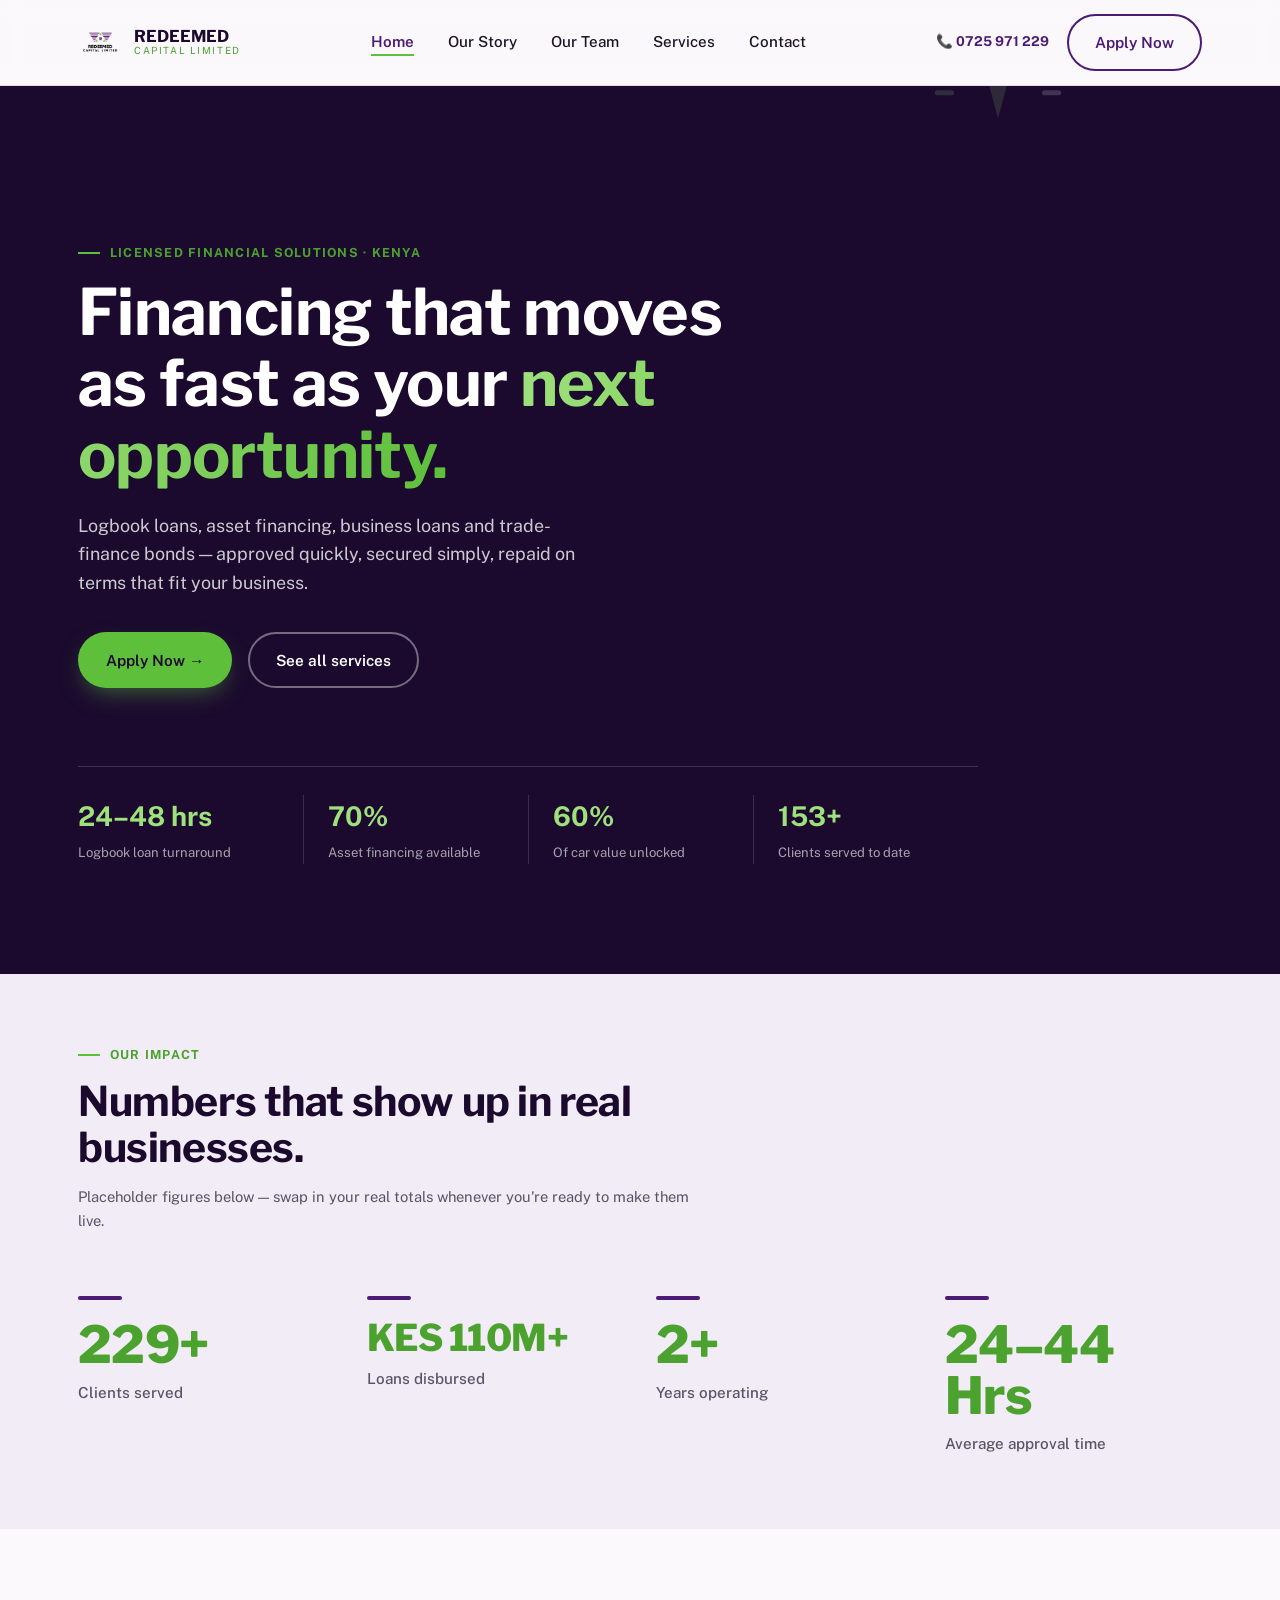
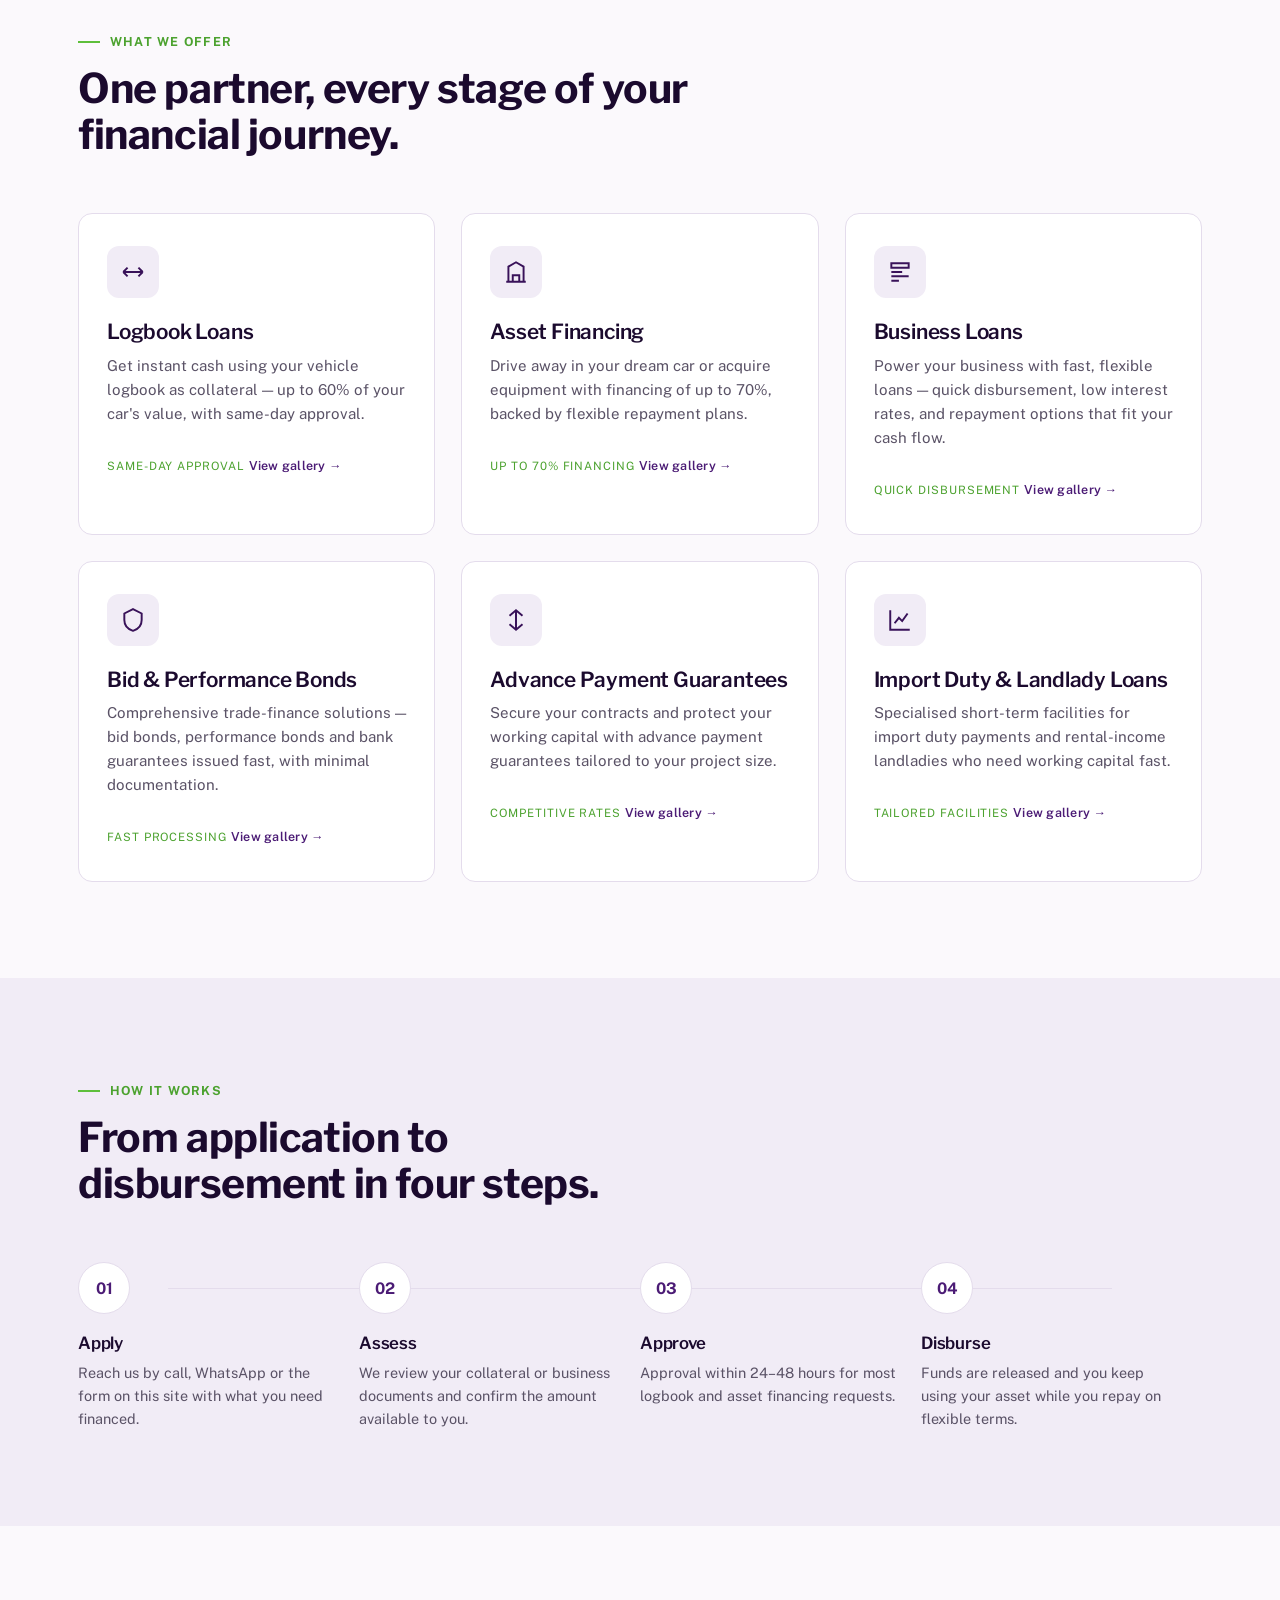
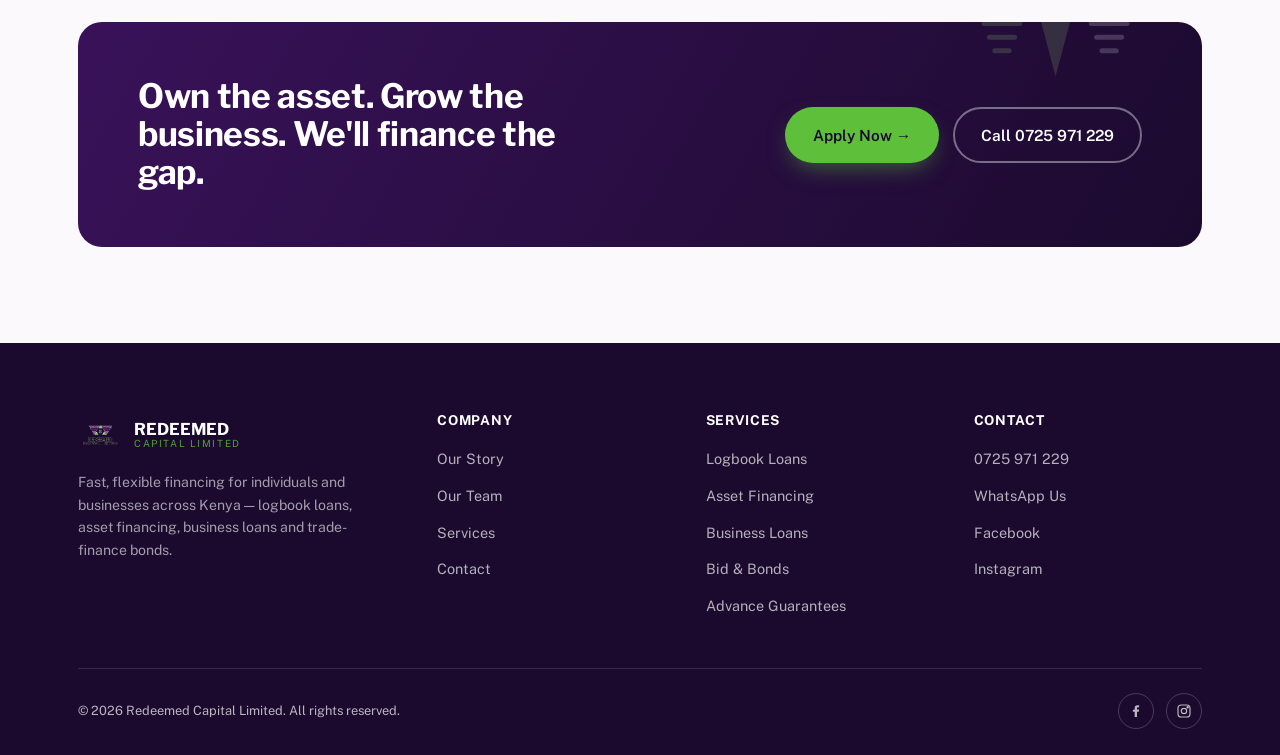
==== commit b936069b: "Update index.html" ====
--- a/index.html
+++ b/index.html
@@ -1150,7 +1150,7 @@
               <span><b>Reception</b>Client checking in at the front desk</span>
             </div>
           <div class="img-slot">
-              <img src="images/logb2.jpeg" alt="Document Icon" class="svc-visual">
+              <img src="images/logb9.jpeg" alt="Document Icon" class="svc-visual">
               <span><b>Logbook check</b>Officer verifying logbook details</span>
             </div>
           <div class="img-slot tall">
@@ -1166,7 +1166,7 @@
               <span><b>Approval call</b>Staff confirming approval by phone</span>
             </div>
           <div class="img-slot">
-              <img src="images/logb7.jpeg" alt="Document Icon" class="svc-visual">
+              <img src="images/logb7.jpeg" alt="Document Icon" >
               <span><b>Keys & handover</b>Client walking away with car keys</span>
             </div>
     </div>
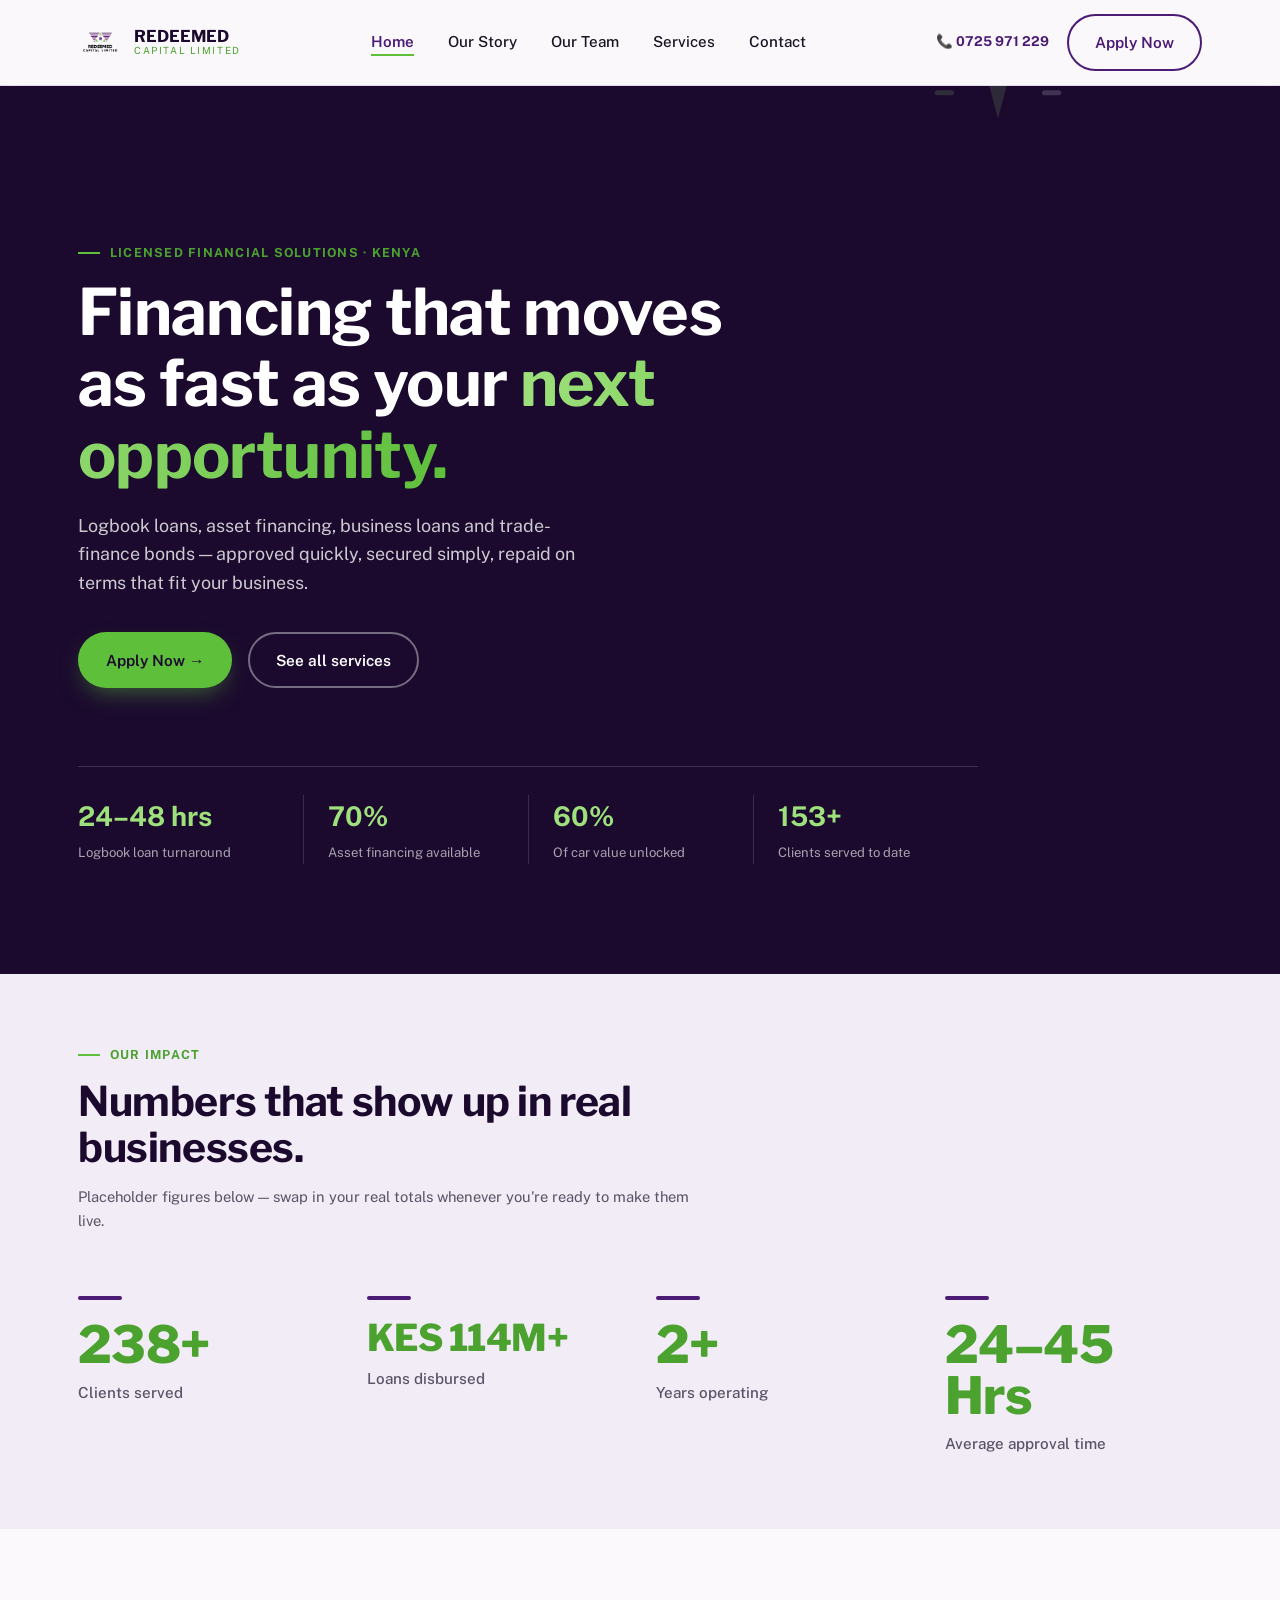
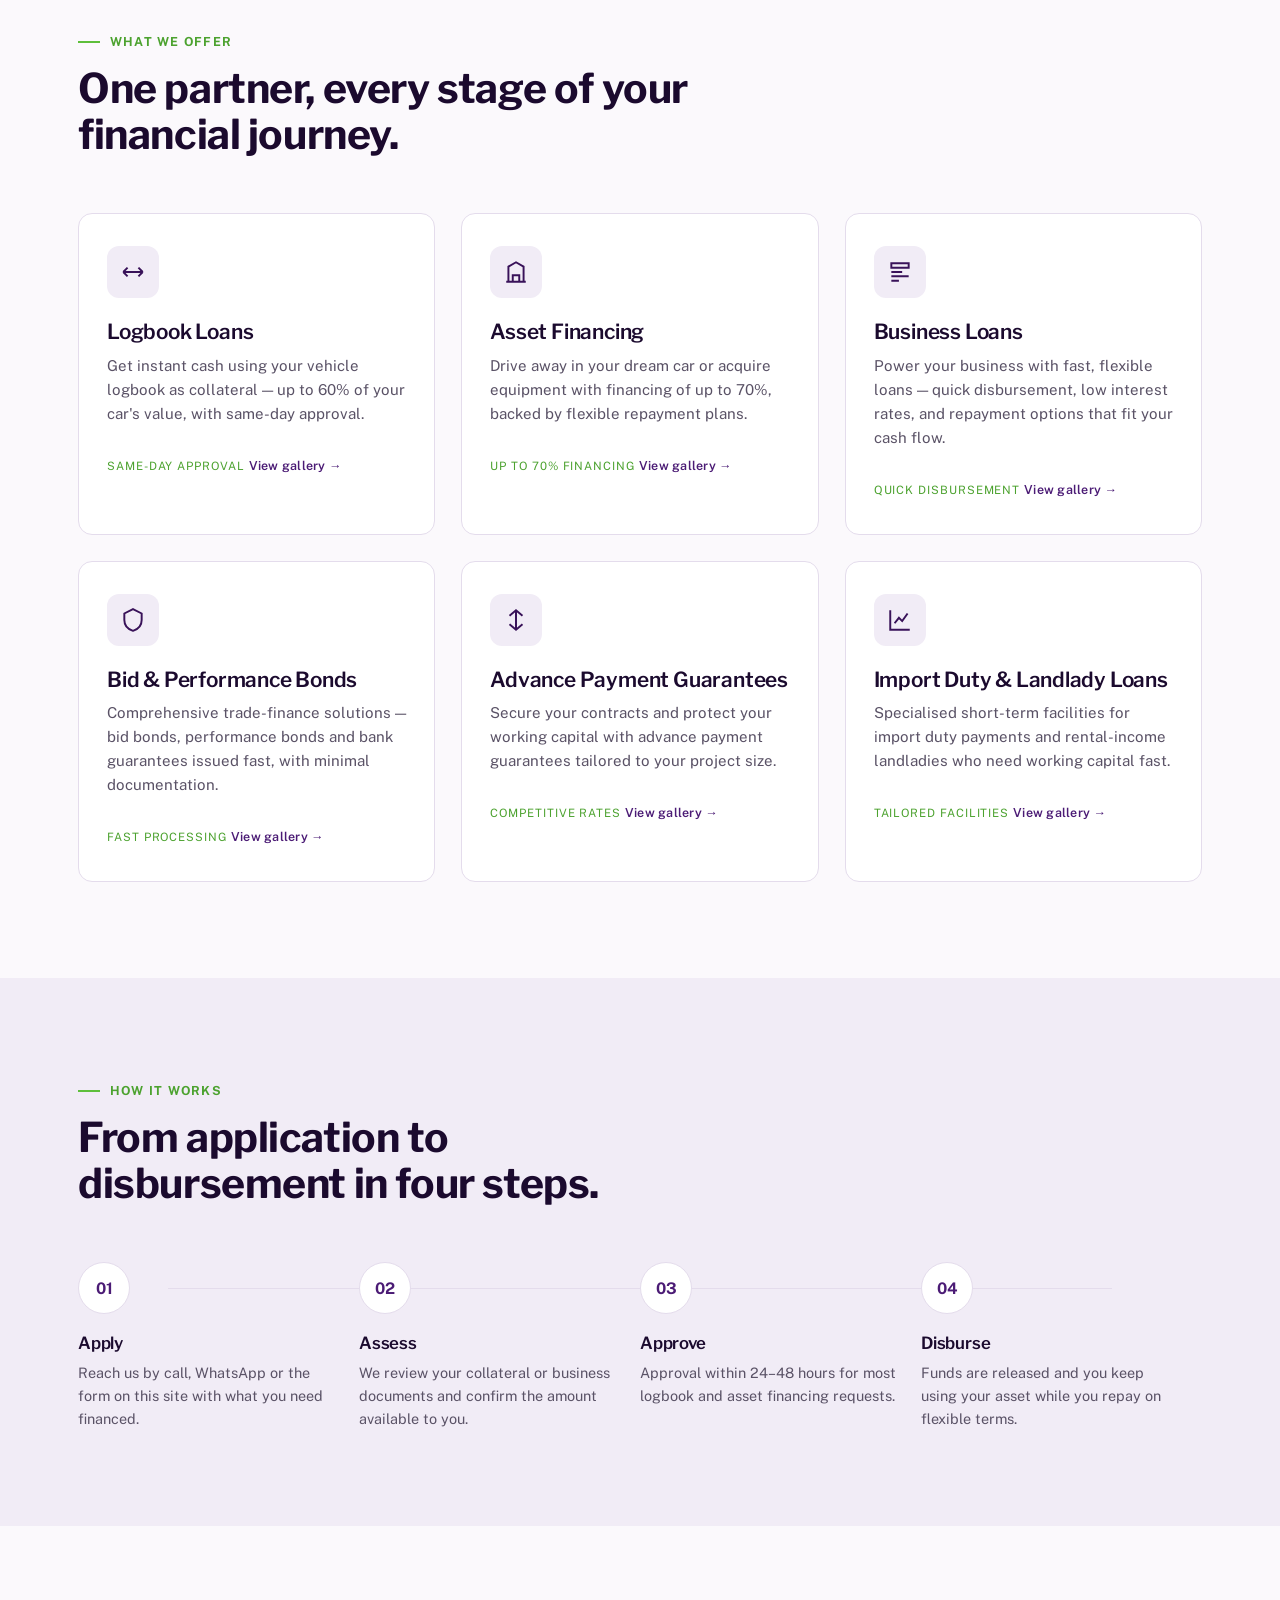
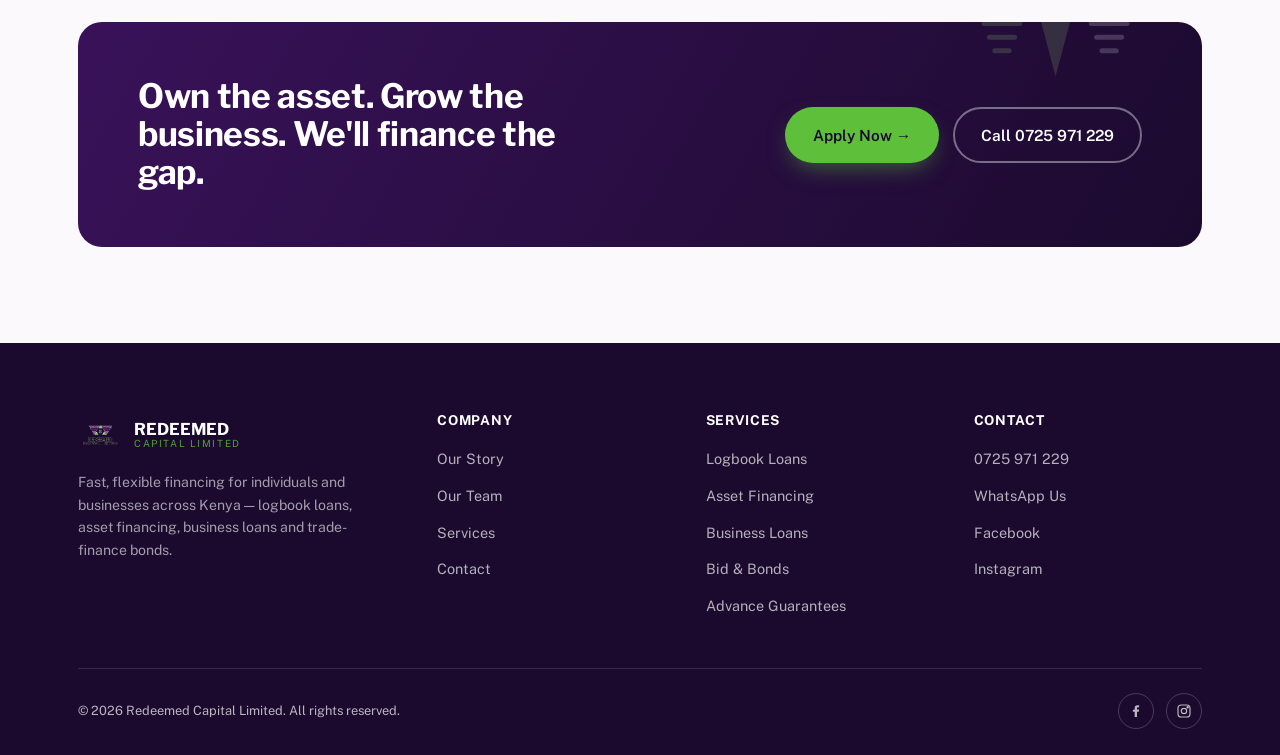
==== commit 5b9d0c9c: "Update index.html" ====
--- a/index.html
+++ b/index.html
@@ -1146,7 +1146,7 @@
     </div>
     <div class="gallery-photogrid">
           <div class="img-slot big">
-              <svg><use href="#img-slot-icon"></use></svg>
+              <img src="images/AF6001.jpeg" alt="Document Icon" class="svc-visual">
               <span><b>Reception</b>Client checking in at the front desk</span>
             </div>
           <div class="img-slot">
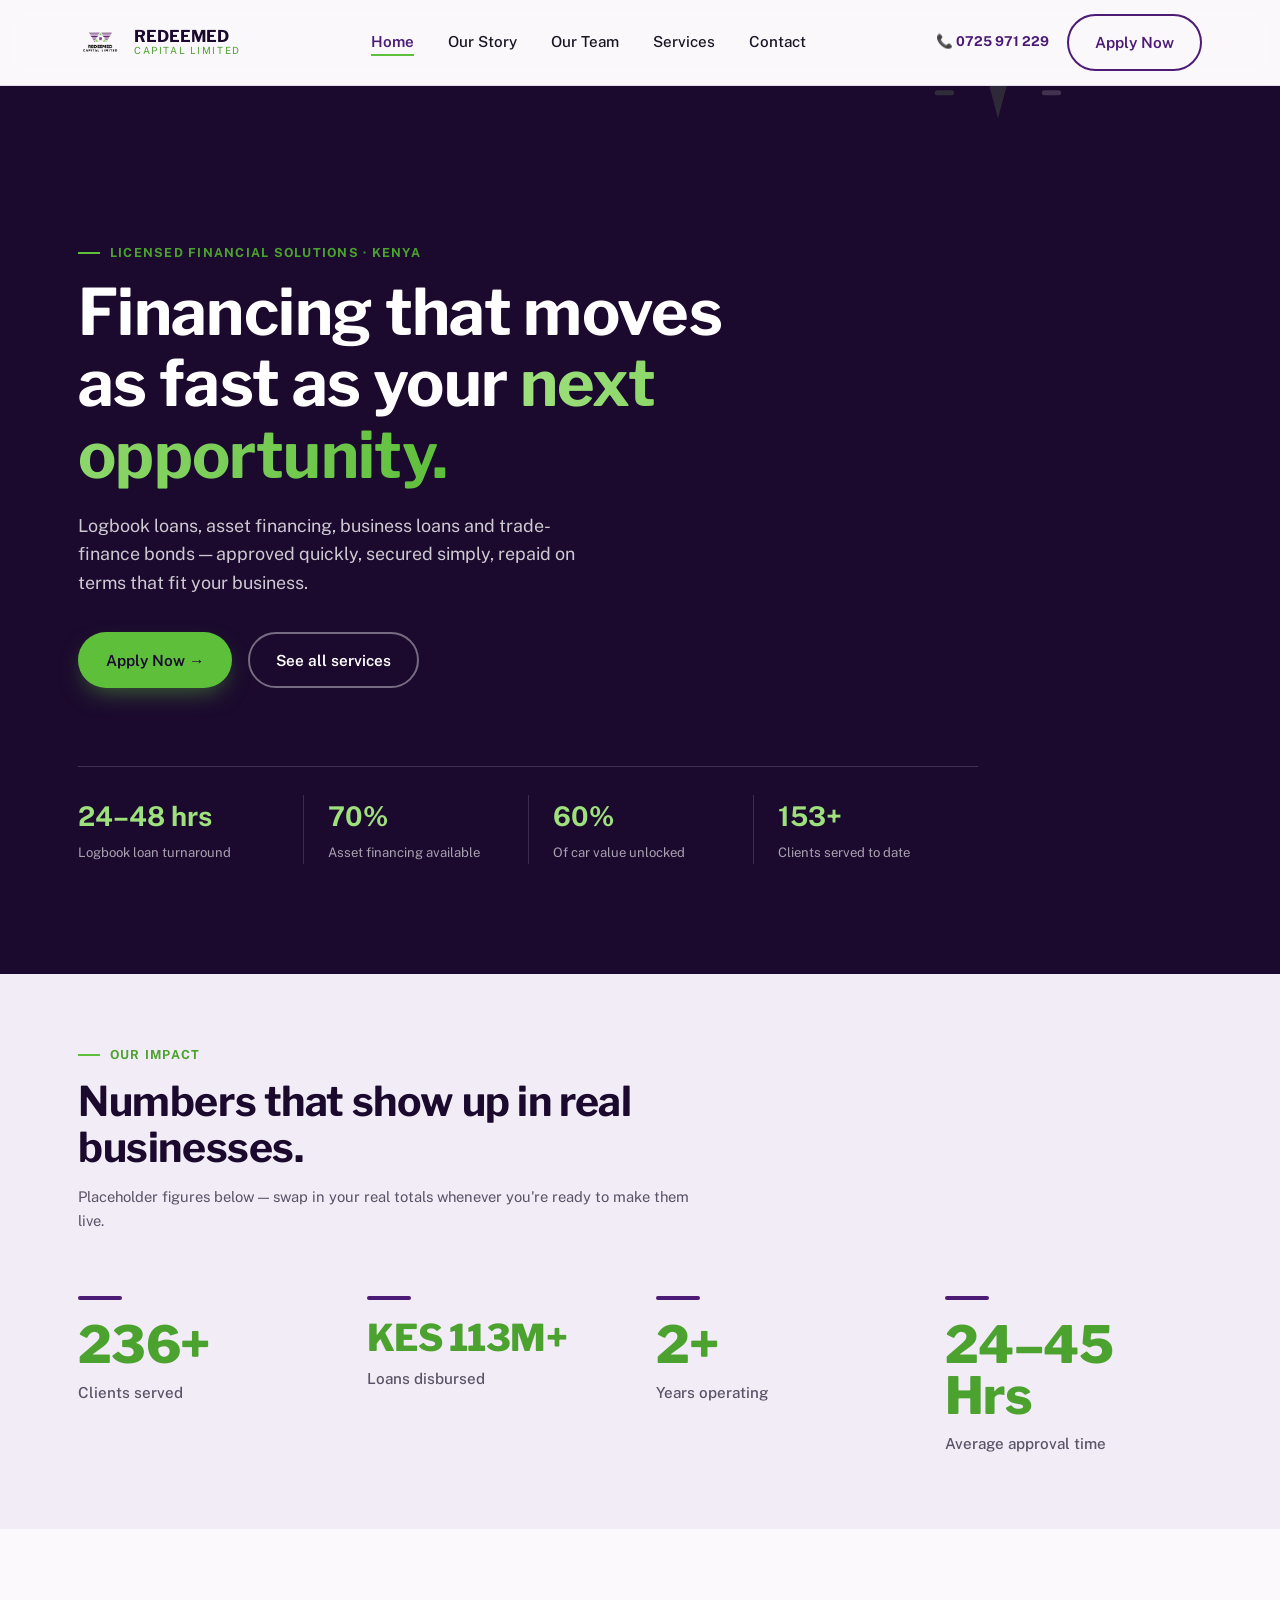
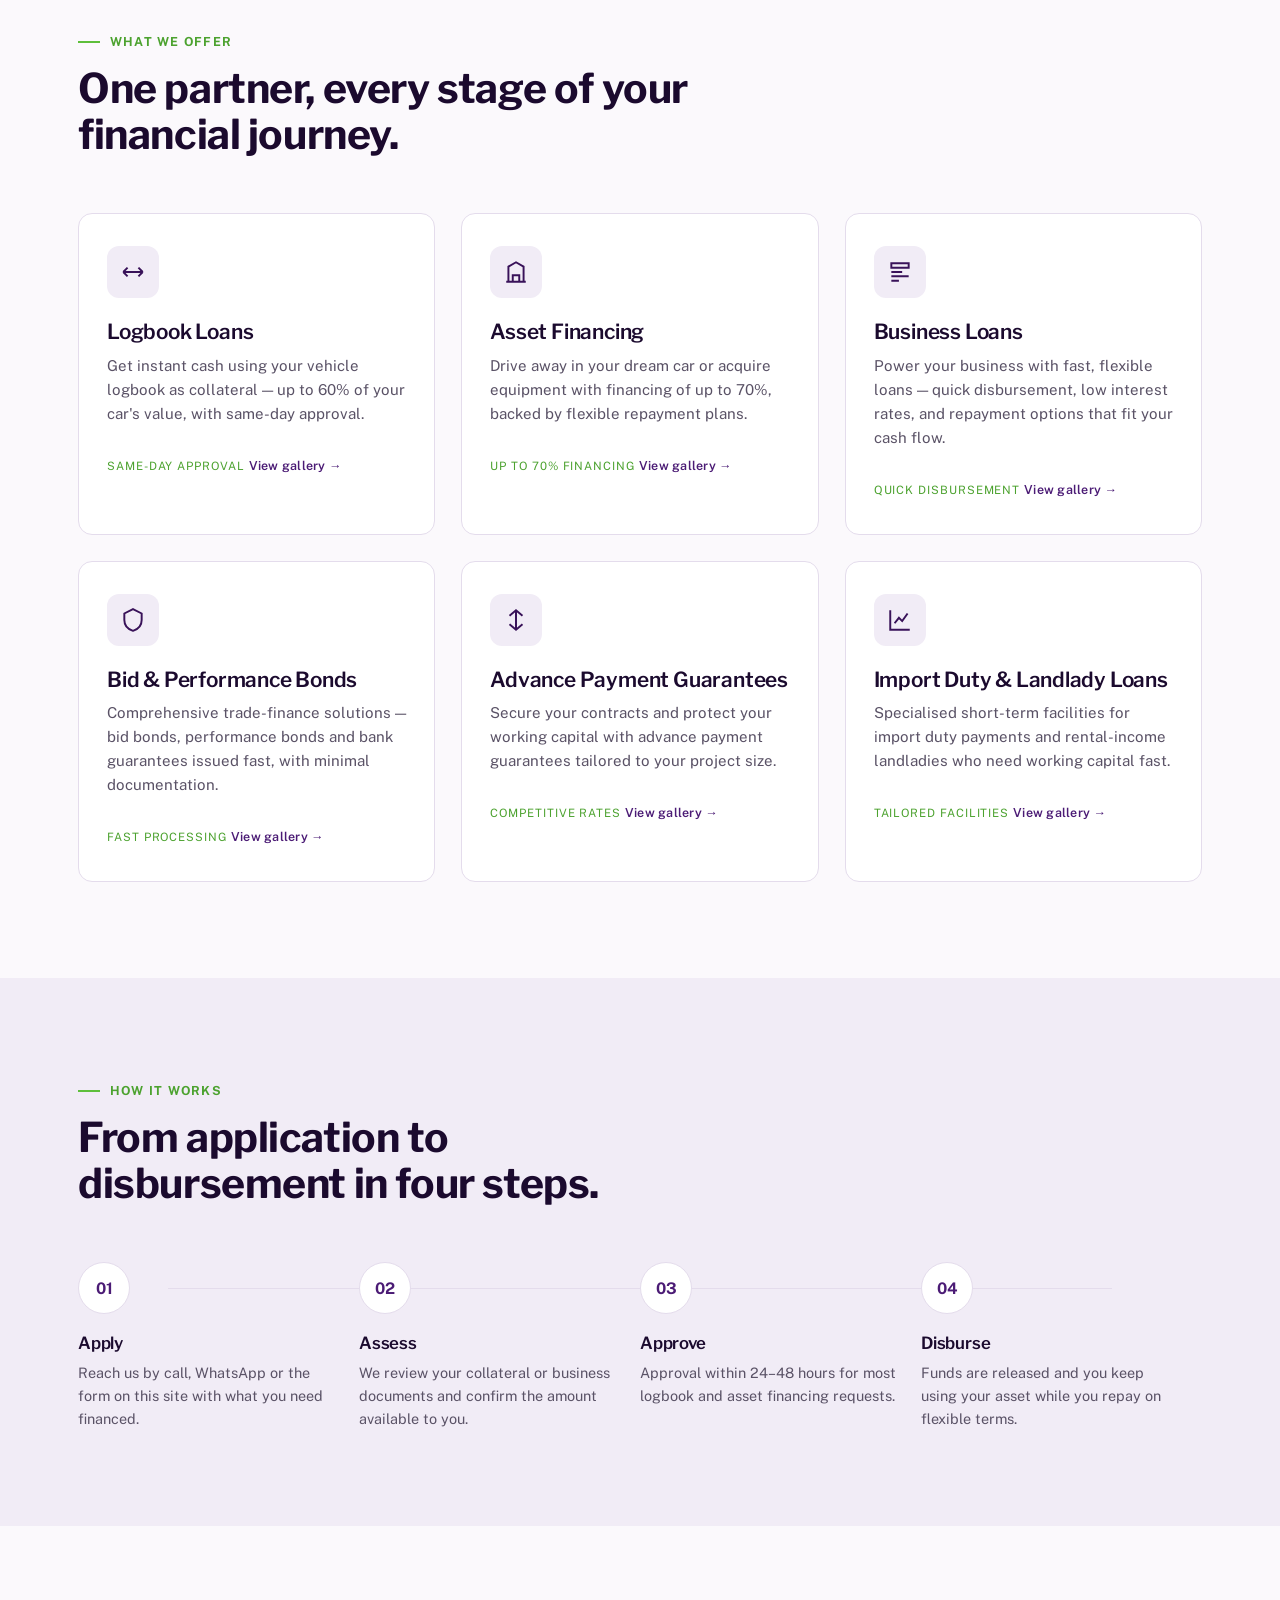
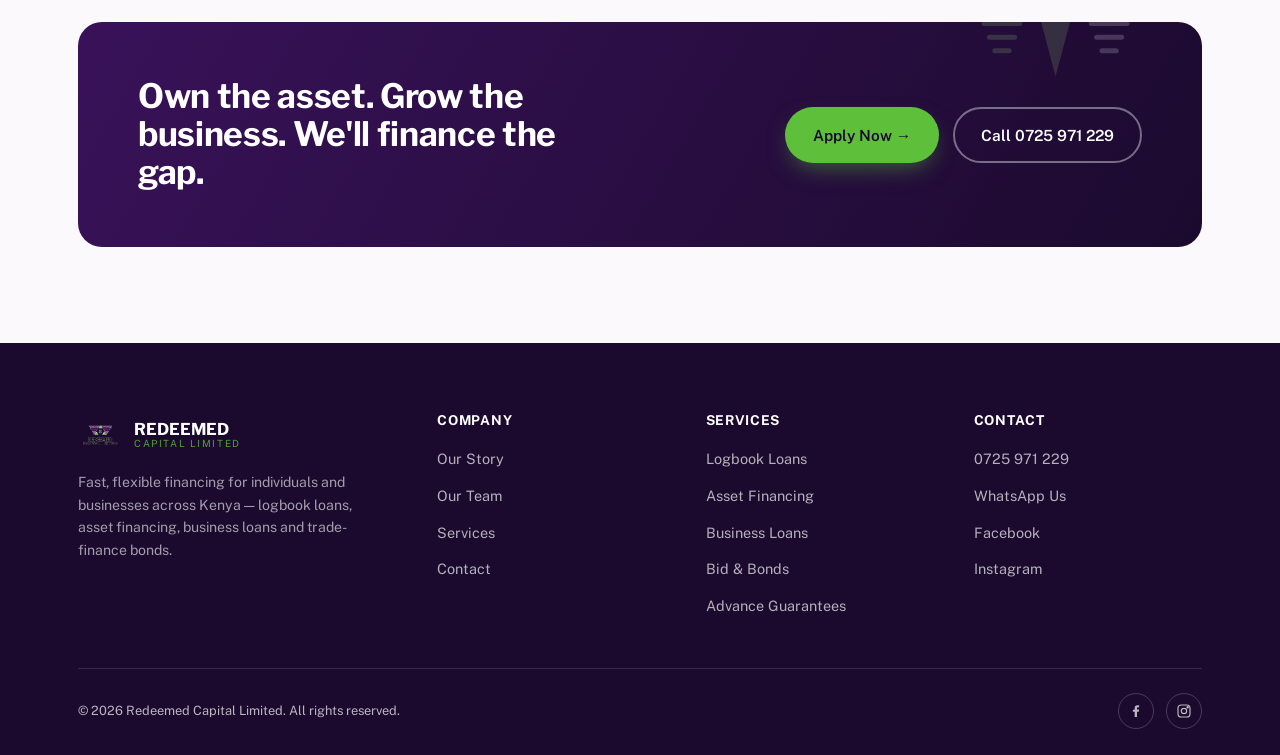
==== commit 23eb39e5: "Update index.html" ====
--- a/index.html
+++ b/index.html
@@ -989,7 +989,7 @@
         <a href="#gallery-asset" data-page-link="gallery-asset" class="view-gallery" style="display:block; margin-top:16px;">View gallery →</a>
       </div>
       <div class="svc-visual">
-        <svg viewBox="0 0 24 24" fill="none" stroke="#9EE07C" stroke-width="1.4"><path d="M3 13l2-6h14l2 6M5 13h14v5H5z"/><circle cx="8" cy="18" r="1.6"/><circle cx="16" cy="18" r="1.6"/></svg>
+      <img src="images/coverassets2.jpeg" alt="Document Icon"  >
       </div>
     </div>
 
@@ -1166,7 +1166,7 @@
               <span><b>Approval call</b>Staff confirming approval by phone</span>
             </div>
           <div class="img-slot">
-              <img src="images/logb7.jpeg" alt="Document Icon" >
+              <img src="images/logb7.jpeg" alt="Document Icon" class="svc-visual"  >
               <span><b>Keys & handover</b>Client walking away with car keys</span>
             </div>
     </div>
@@ -1197,7 +1197,7 @@
     <h1>Asset financing, from showroom to the road.</h1>
     <p>Whether it's a vehicle or business equipment, here's what the asset financing journey looks like end to end.</p>
     <div class="img-slot gallery-hero-shot">
-        <svg><use href="#img-slot-icon"></use></svg>
+   <img src="images/AF 10.jpeg" alt="Document Icon"  >
         <span><b>Hero photo</b>Client standing beside a newly financed vehicle</span>
       </div>
   </div>
@@ -1217,7 +1217,7 @@
         </ul>
       </div>
       <div class="img-slot">
-              <svg><use href="#img-slot-icon"></use></svg>
+              <img src="images/AF5001.jpeg" alt="Document Icon"  >
               <span><b>Asset selection photo</b>Client and agent reviewing a vehicle at a dealership</span>
             </div>
     </div>
@@ -1234,7 +1234,7 @@
         </ul>
       </div>
       <div class="img-slot">
-              <svg><use href="#img-slot-icon"></use></svg>
+               <img src="images/AF3.jpeg" alt="Document Icon"  >
               <span><b>Handover photo</b>Client shaking hands with a dealer, keys in hand</span>
             </div>
     </div>
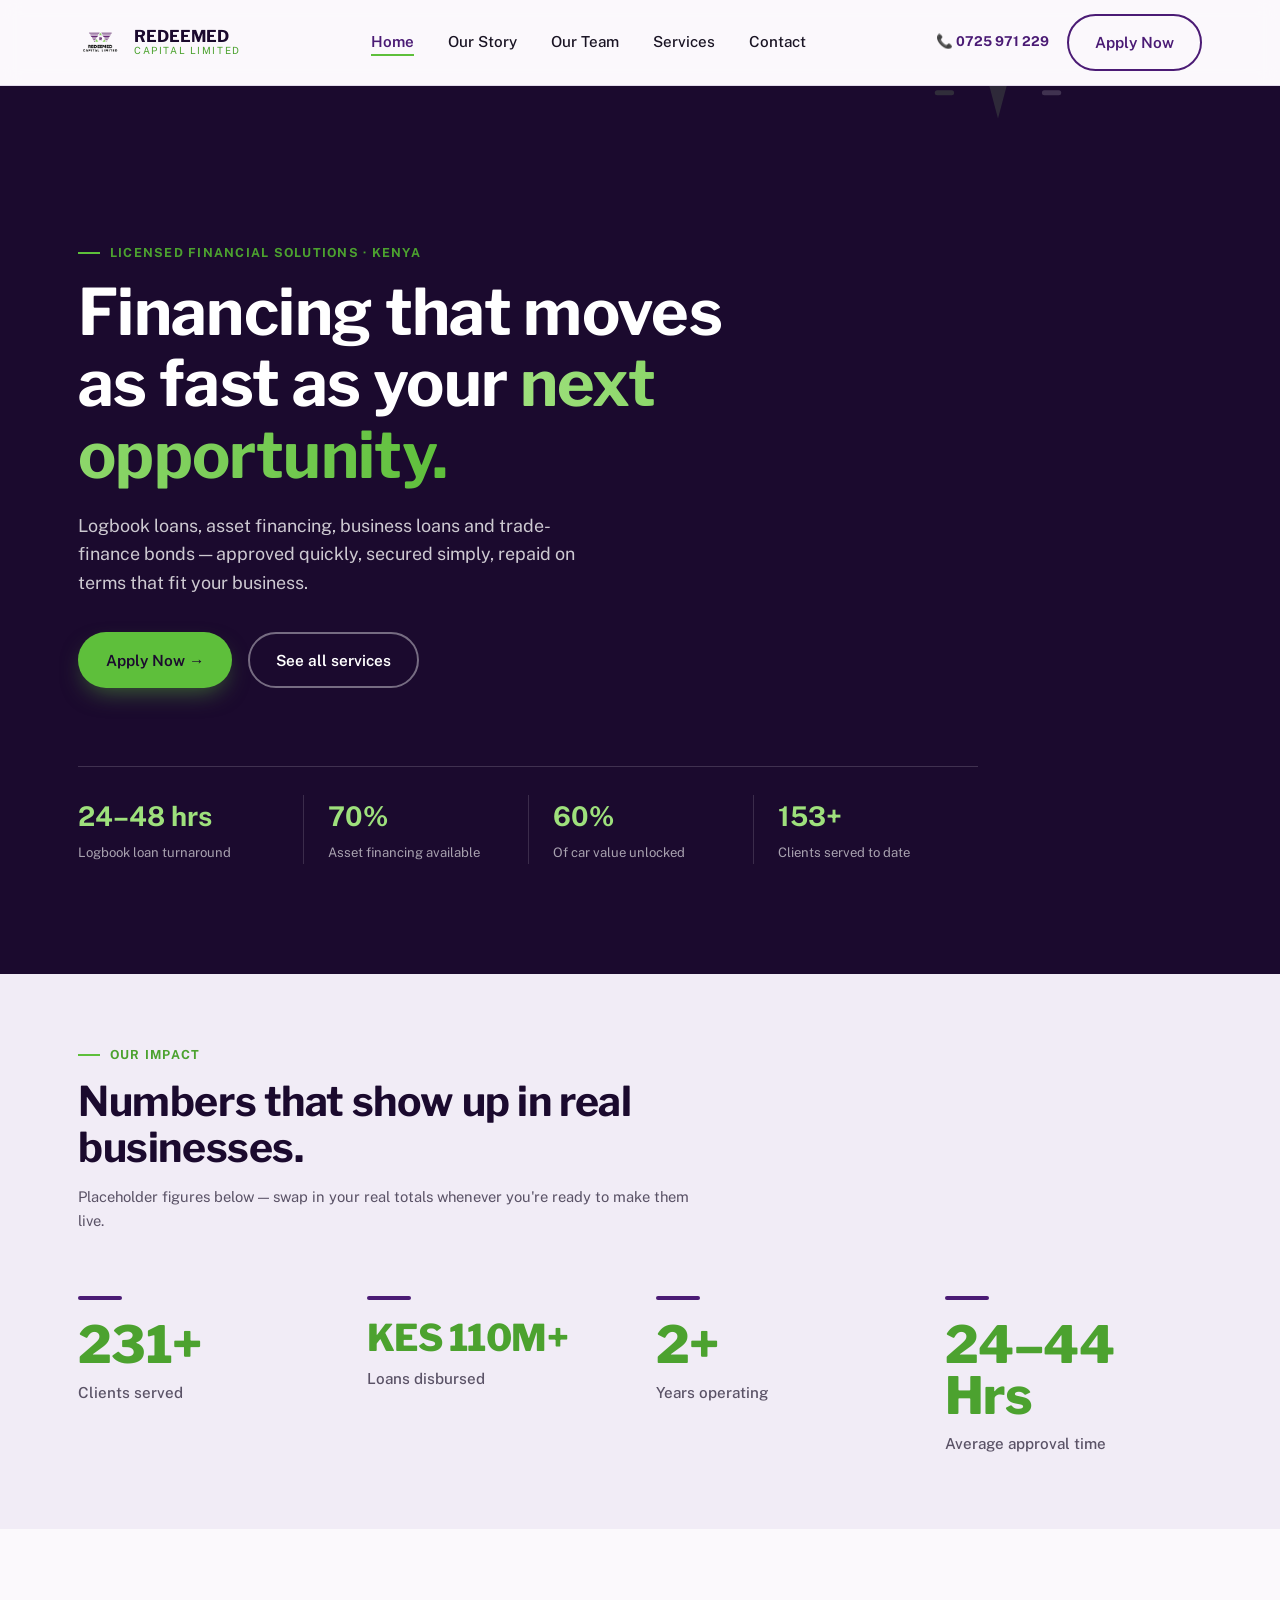
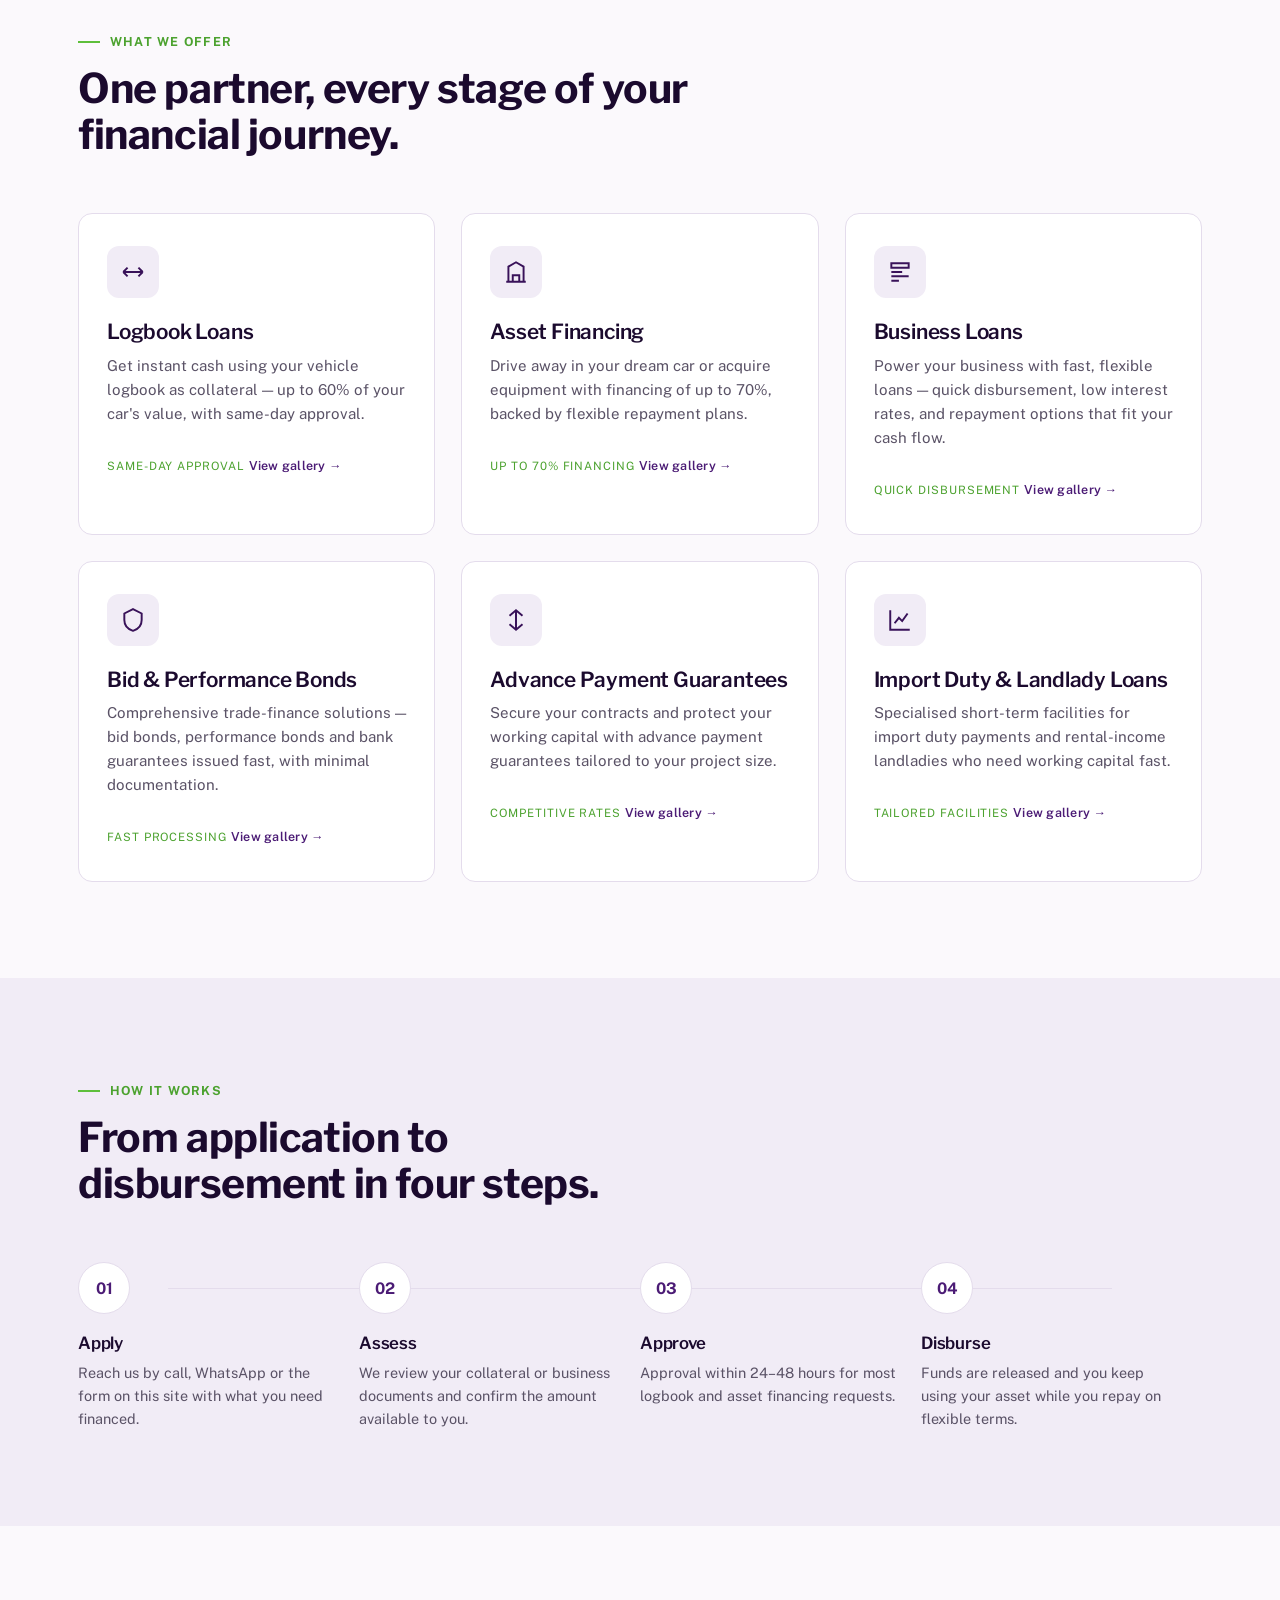
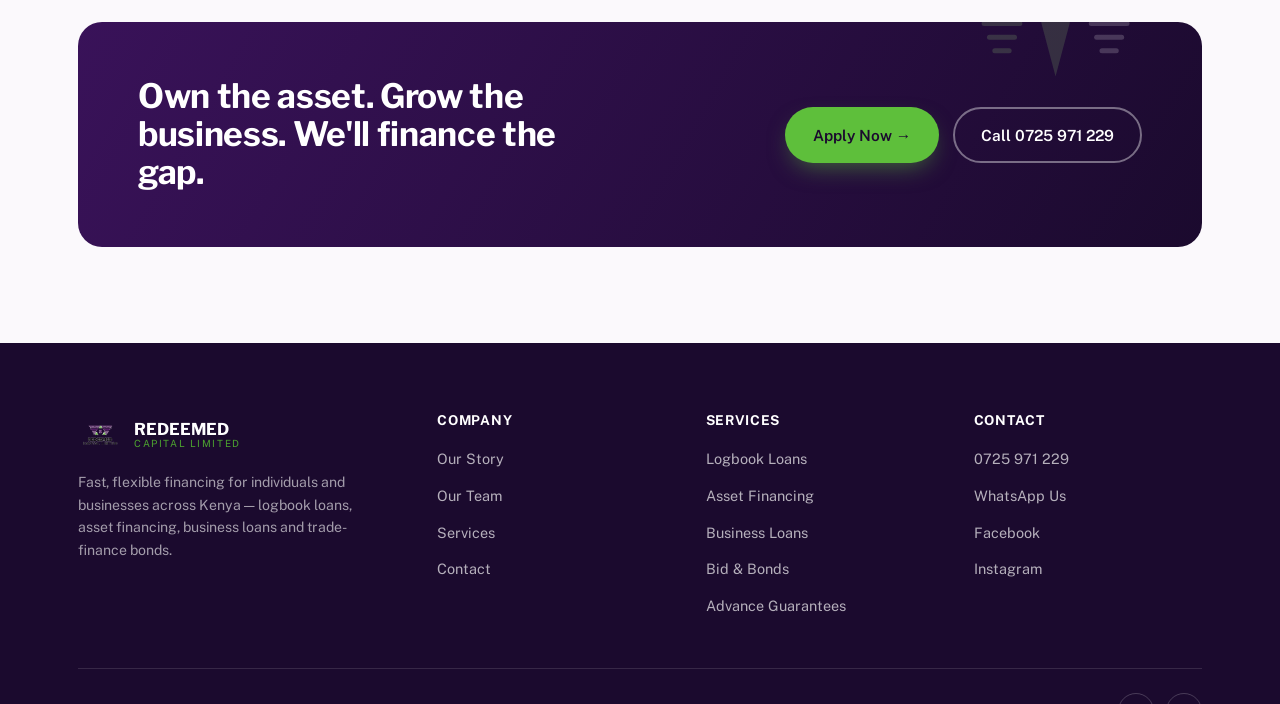
==== commit 4fc4277f: "Update index.html" ====
--- a/index.html
+++ b/index.html
@@ -1007,7 +1007,7 @@
         <a href="#gallery-business" data-page-link="gallery-business" class="view-gallery" style="display:block; margin-top:16px;">View gallery →</a>
       </div>
       <div class="svc-visual">
-        <svg viewBox="0 0 24 24" fill="none" stroke="#9EE07C" stroke-width="1.4"><path d="M4 20V10M10 20V4M16 20v-7M22 20H2"/></svg>
+      <img src="images/img 1  redeemnede.png" alt="Document Icon"  >
       </div>
     </div>
 
@@ -1026,7 +1026,7 @@
         <a href="#gallery-bonds" data-page-link="gallery-bonds" class="view-gallery" style="display:block; margin-top:16px;">View gallery →</a>
       </div>
       <div class="svc-visual">
-        <svg viewBox="0 0 24 24" fill="none" stroke="#9EE07C" stroke-width="1.4"><path d="M12 2l8 4v6c0 5-3.4 8.6-8 10-4.6-1.4-8-5-8-10V6l8-4z"/><path d="M9 12l2 2 4-4"/></svg>
+      <img src="images/BID BOUND (2).jpeg" alt="Document Icon"  >
       </div>
     </div>
 
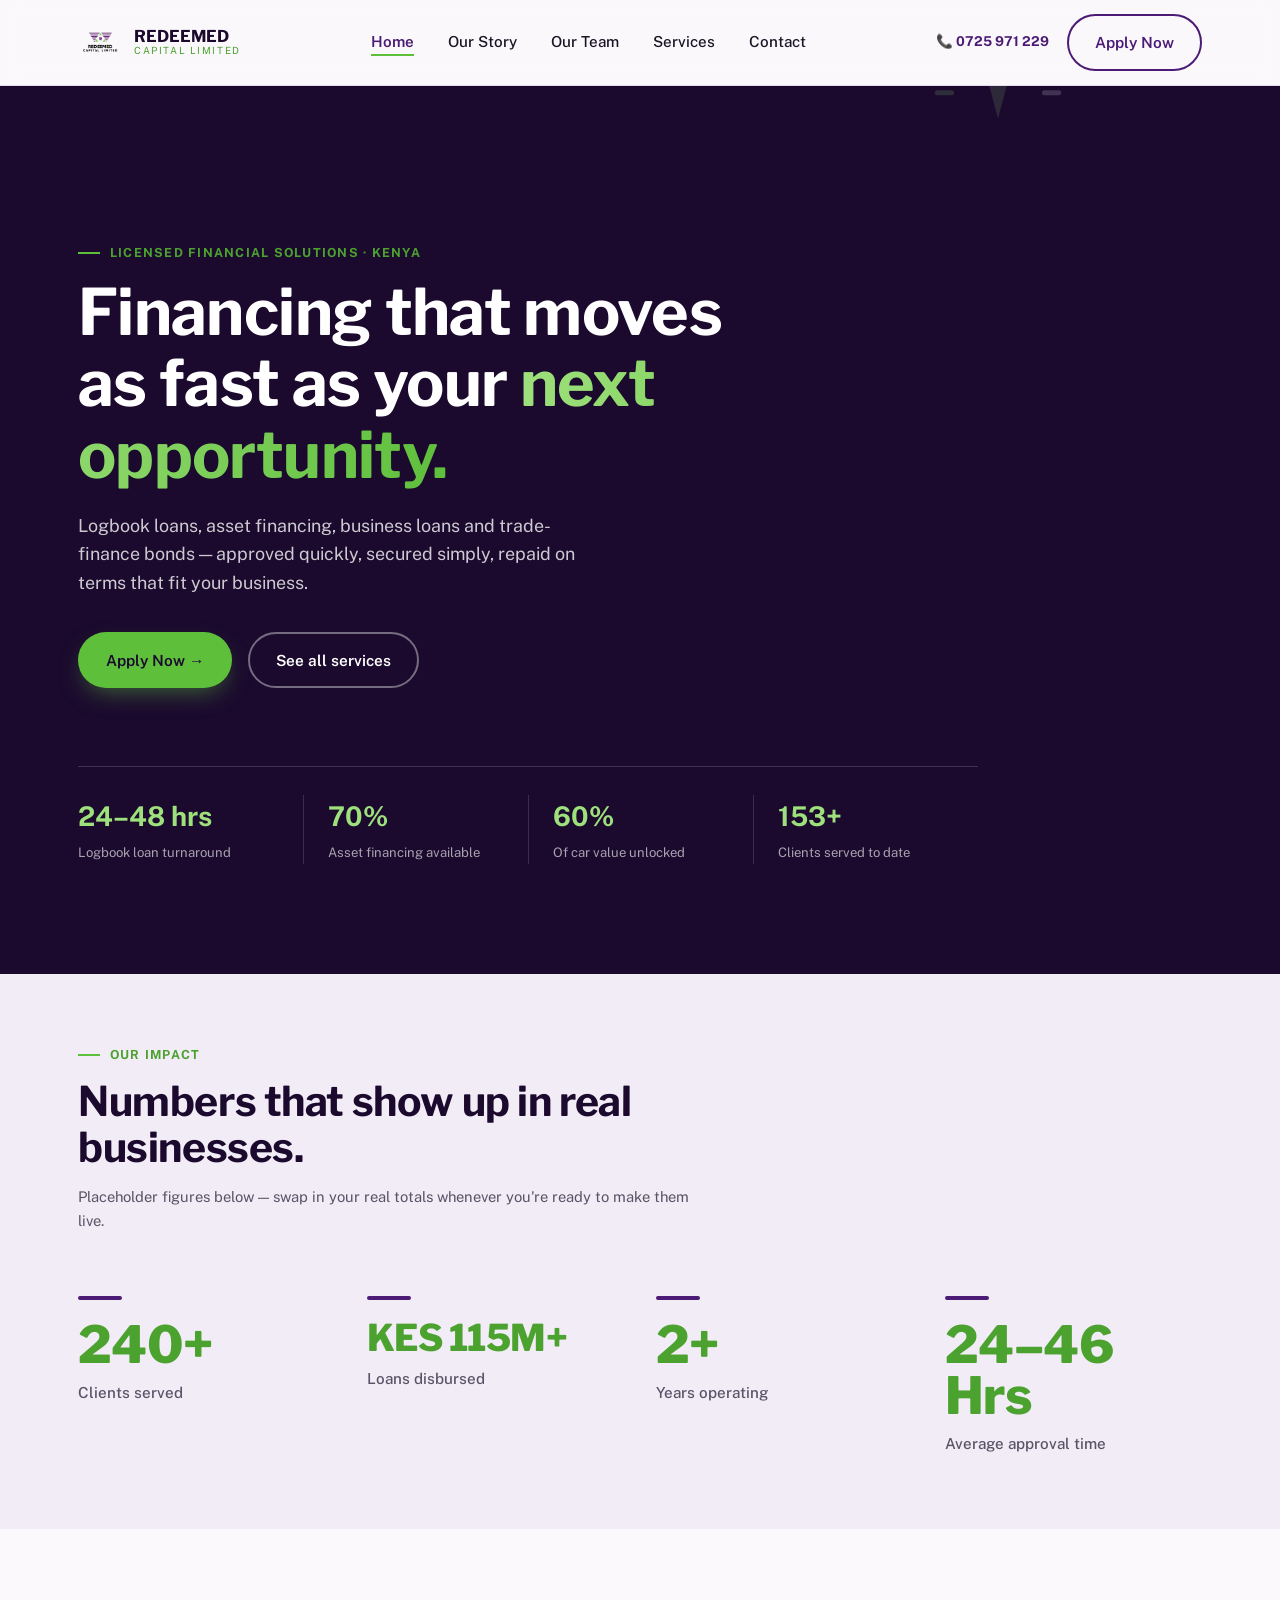
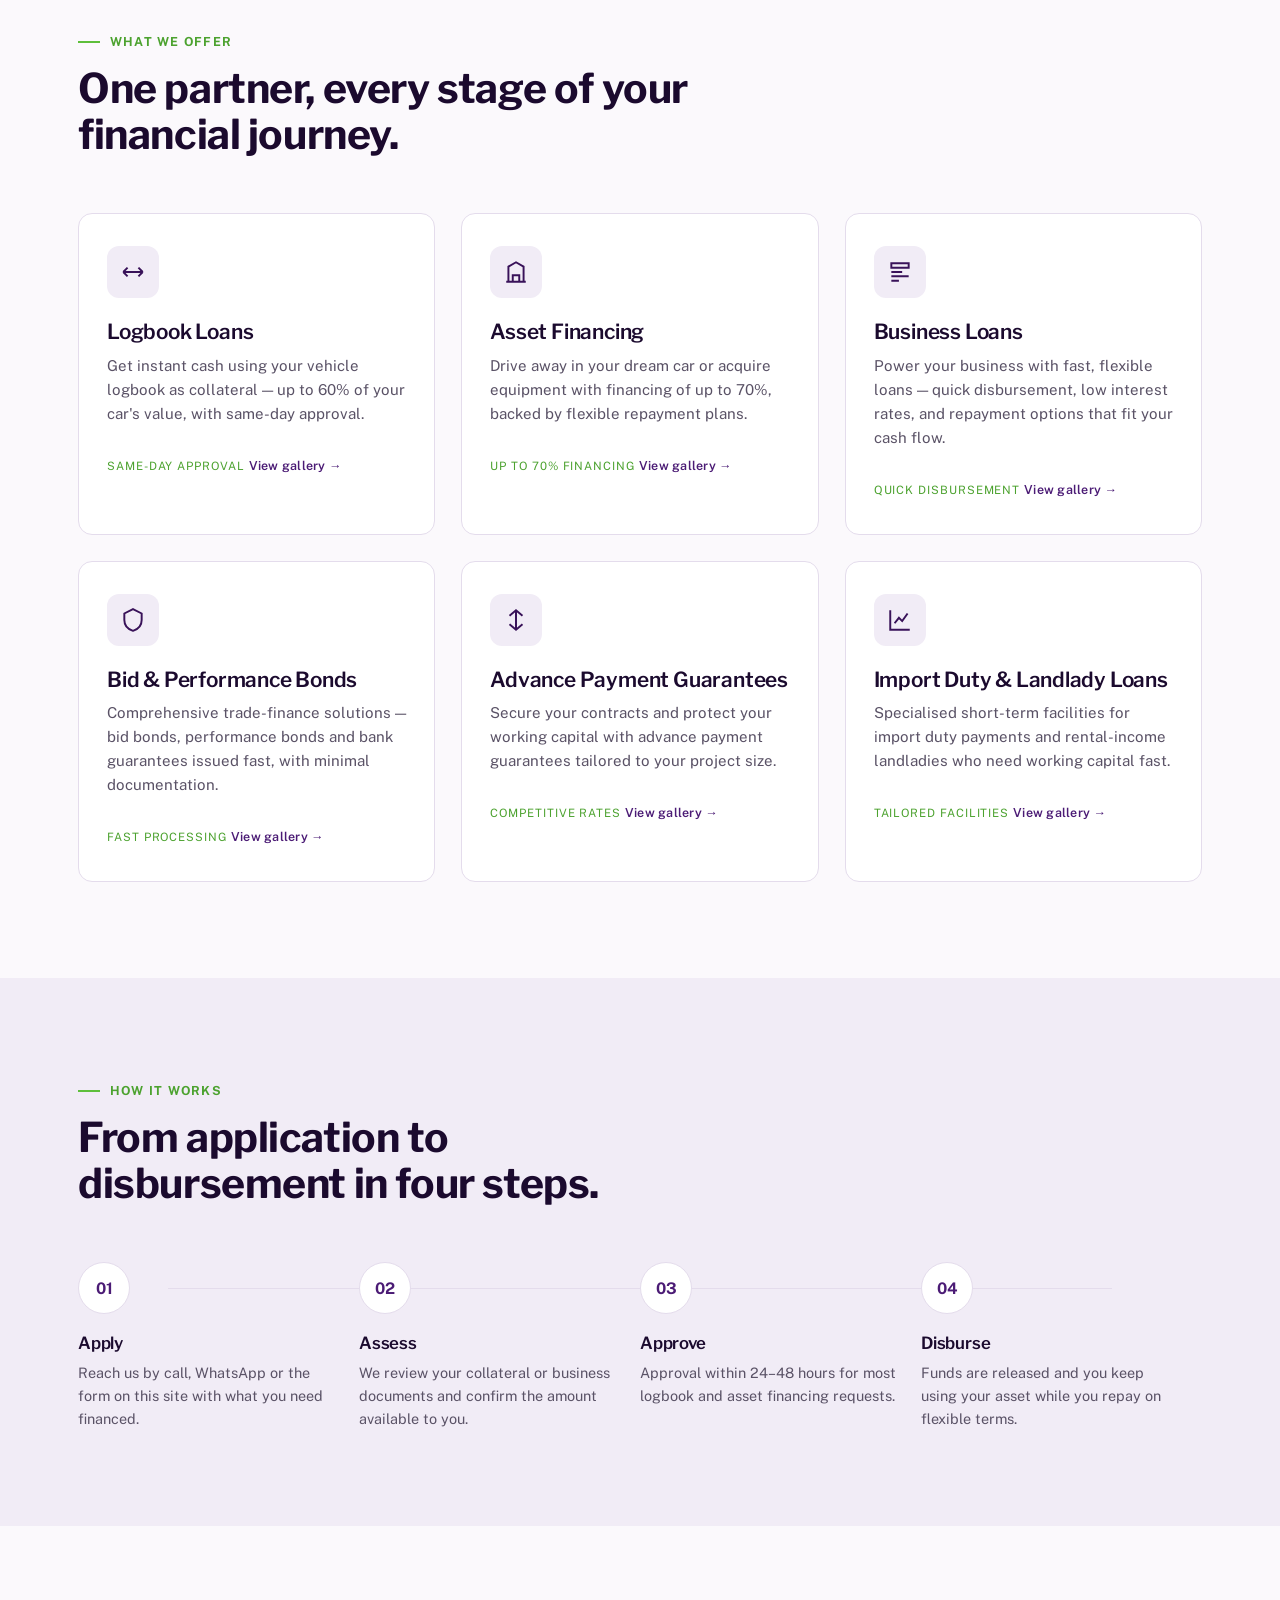
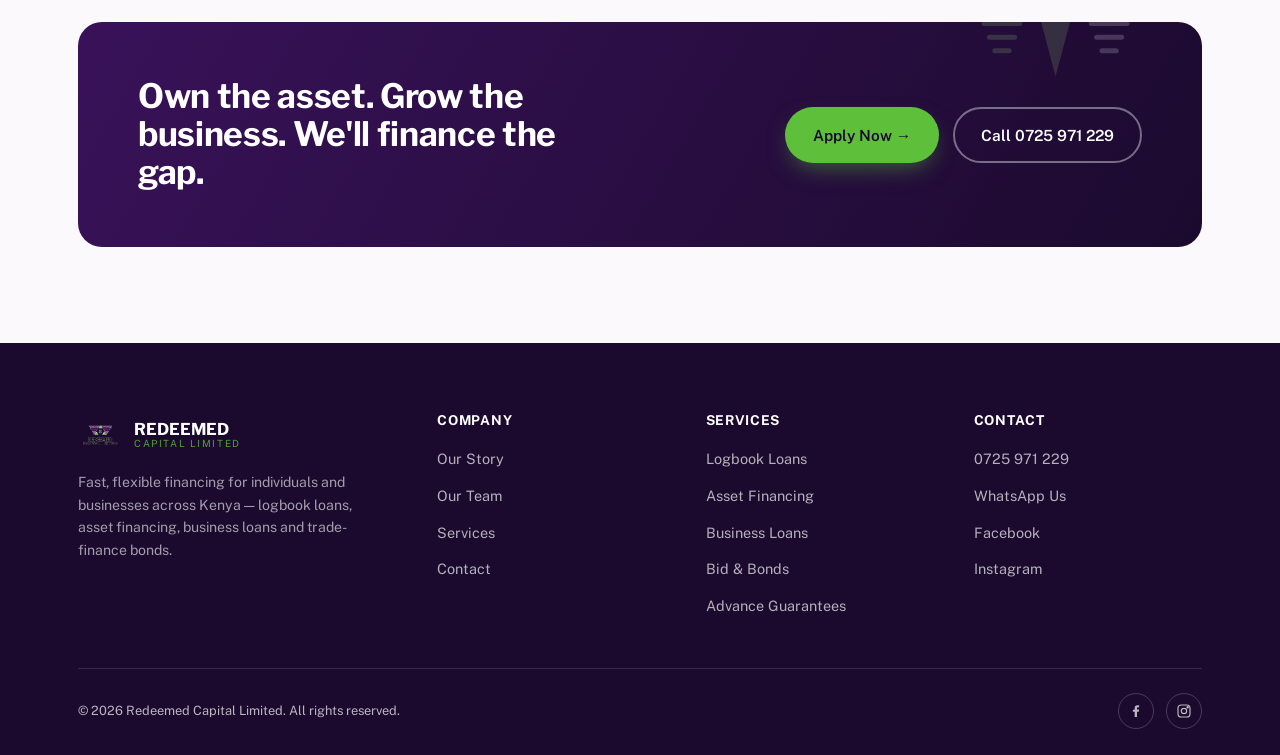
==== commit 99fe8fac: "Update index.html" ====
--- a/index.html
+++ b/index.html
@@ -989,7 +989,7 @@
         <a href="#gallery-asset" data-page-link="gallery-asset" class="view-gallery" style="display:block; margin-top:16px;">View gallery →</a>
       </div>
       <div class="svc-visual">
-      <img src="images/coverassets2.jpeg" alt="Document Icon"  >
+      <img src="images/coverassets2.jpg" alt="Document Icon" class="svc-visual">
       </div>
     </div>
 
@@ -1007,7 +1007,7 @@
         <a href="#gallery-business" data-page-link="gallery-business" class="view-gallery" style="display:block; margin-top:16px;">View gallery →</a>
       </div>
       <div class="svc-visual">
-      <img src="images/img 1  redeemnede.png" alt="Document Icon"  >
+      <img src="images/img 1  redeemnede.png" alt="Document Icon" >
       </div>
     </div>
 
@@ -1062,7 +1062,7 @@
         <a href="#gallery-import" data-page-link="gallery-import" class="view-gallery" style="display:block; margin-top:16px;">View gallery →</a>
       </div>
       <div class="svc-visual">
-        <svg viewBox="0 0 24 24" fill="none" stroke="#9EE07C" stroke-width="1.4"><path d="M3 9l9-6 9 6-9 6-9-6z"/><path d="M3 9v6l9 6 9-6V9"/></svg>
+      <img src="images/IMP1.jpeg" alt="Document Icon"  >
       </div>
     </div>
 
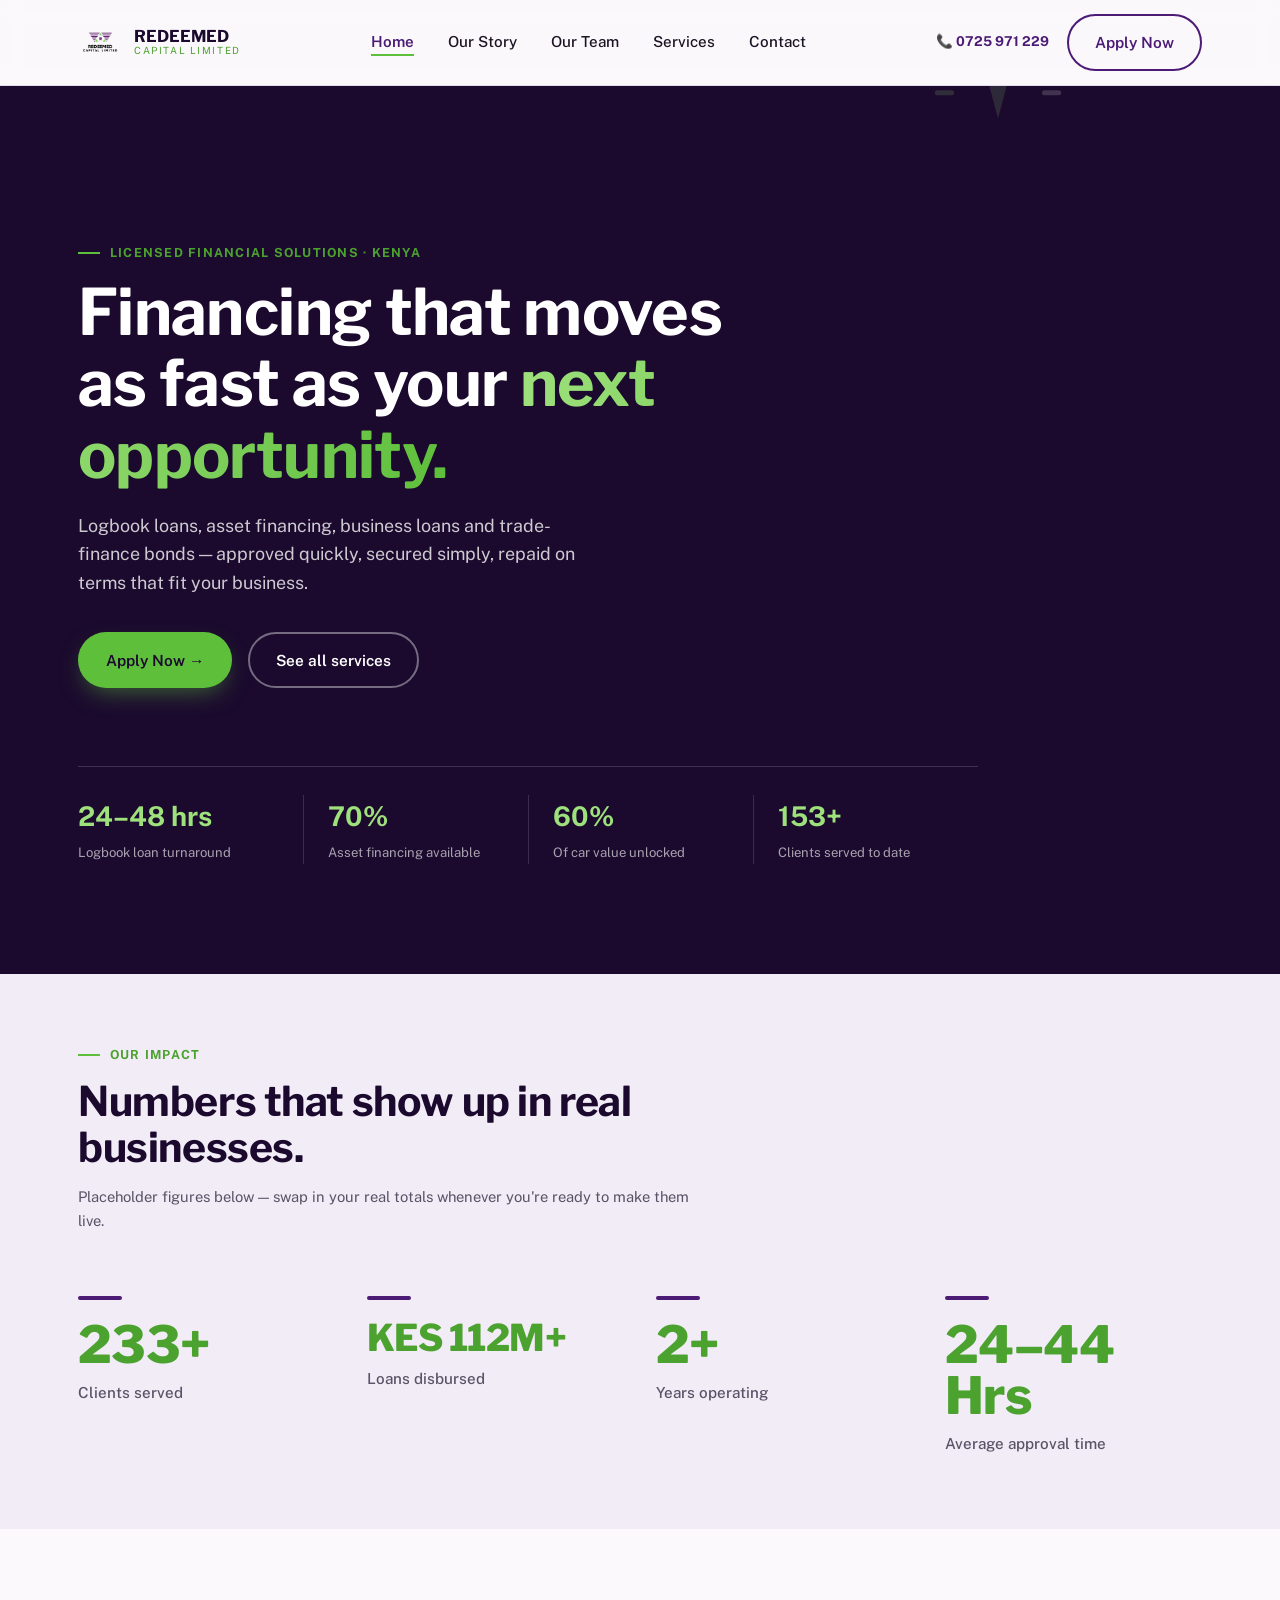
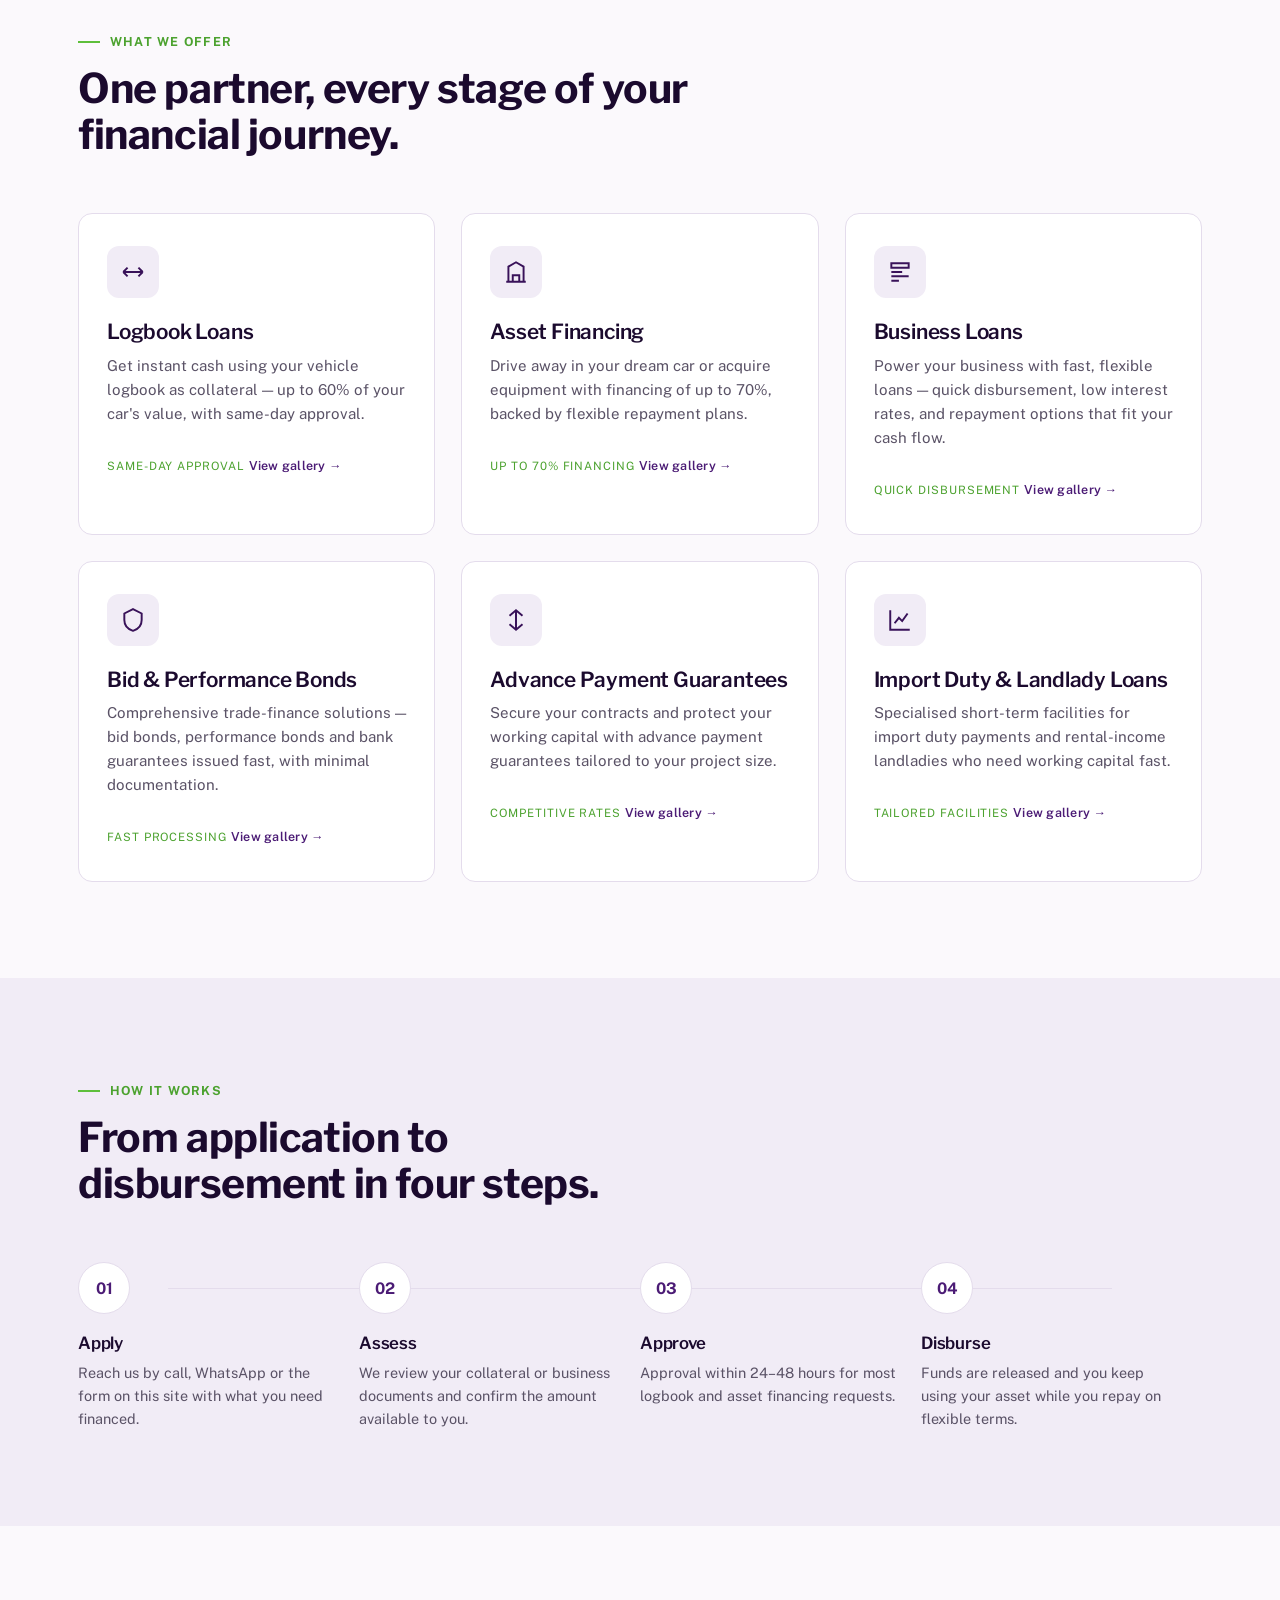
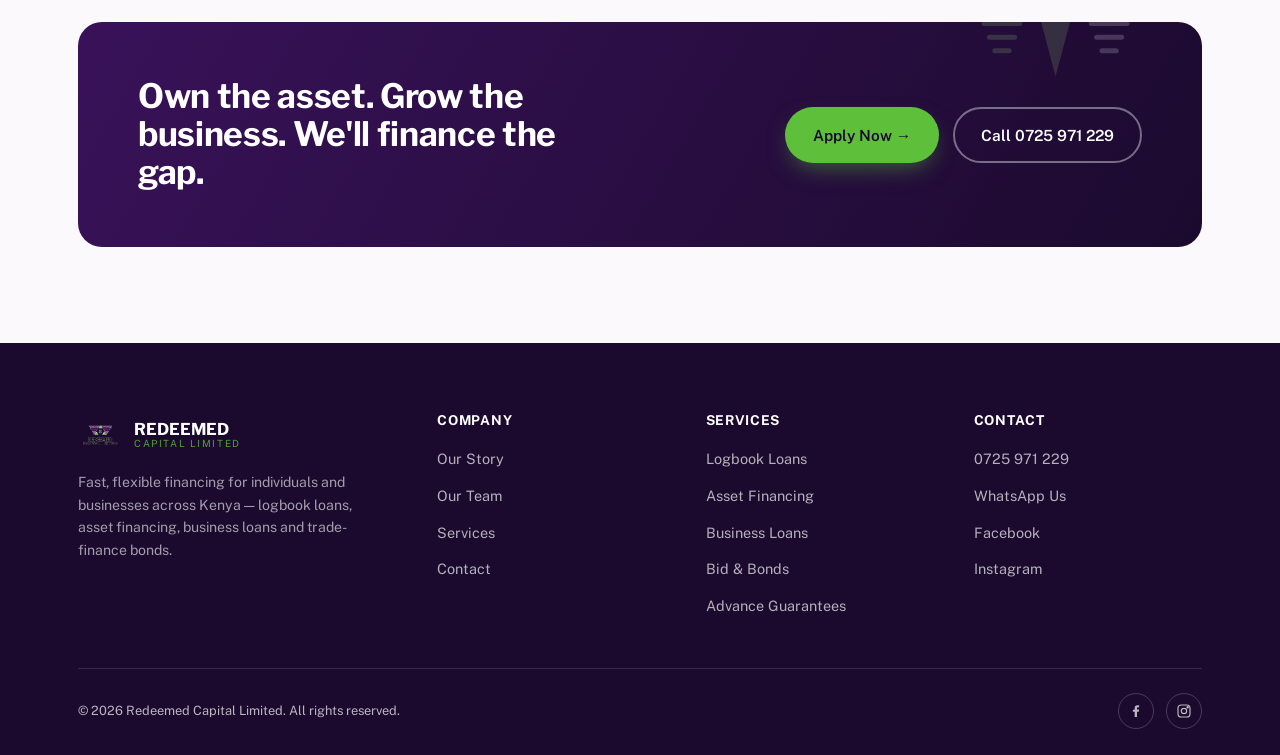
==== commit 01354649: "Update index.html" ====
--- a/index.html
+++ b/index.html
@@ -799,7 +799,7 @@
 At Redeemed Capital, we are not simply providing credit. We are building a more responsible, transparent, and inclusive financial future—one customer at a time.</p>
       </div>
       <div class="art reveal">
-        <svg class="wing-svg"><use href="#wing-motif-symbol"></use></svg>
+      <img src="images/coverassets2.jpg" alt="Document Icon" >
       </div>
     </div>
   </div>
